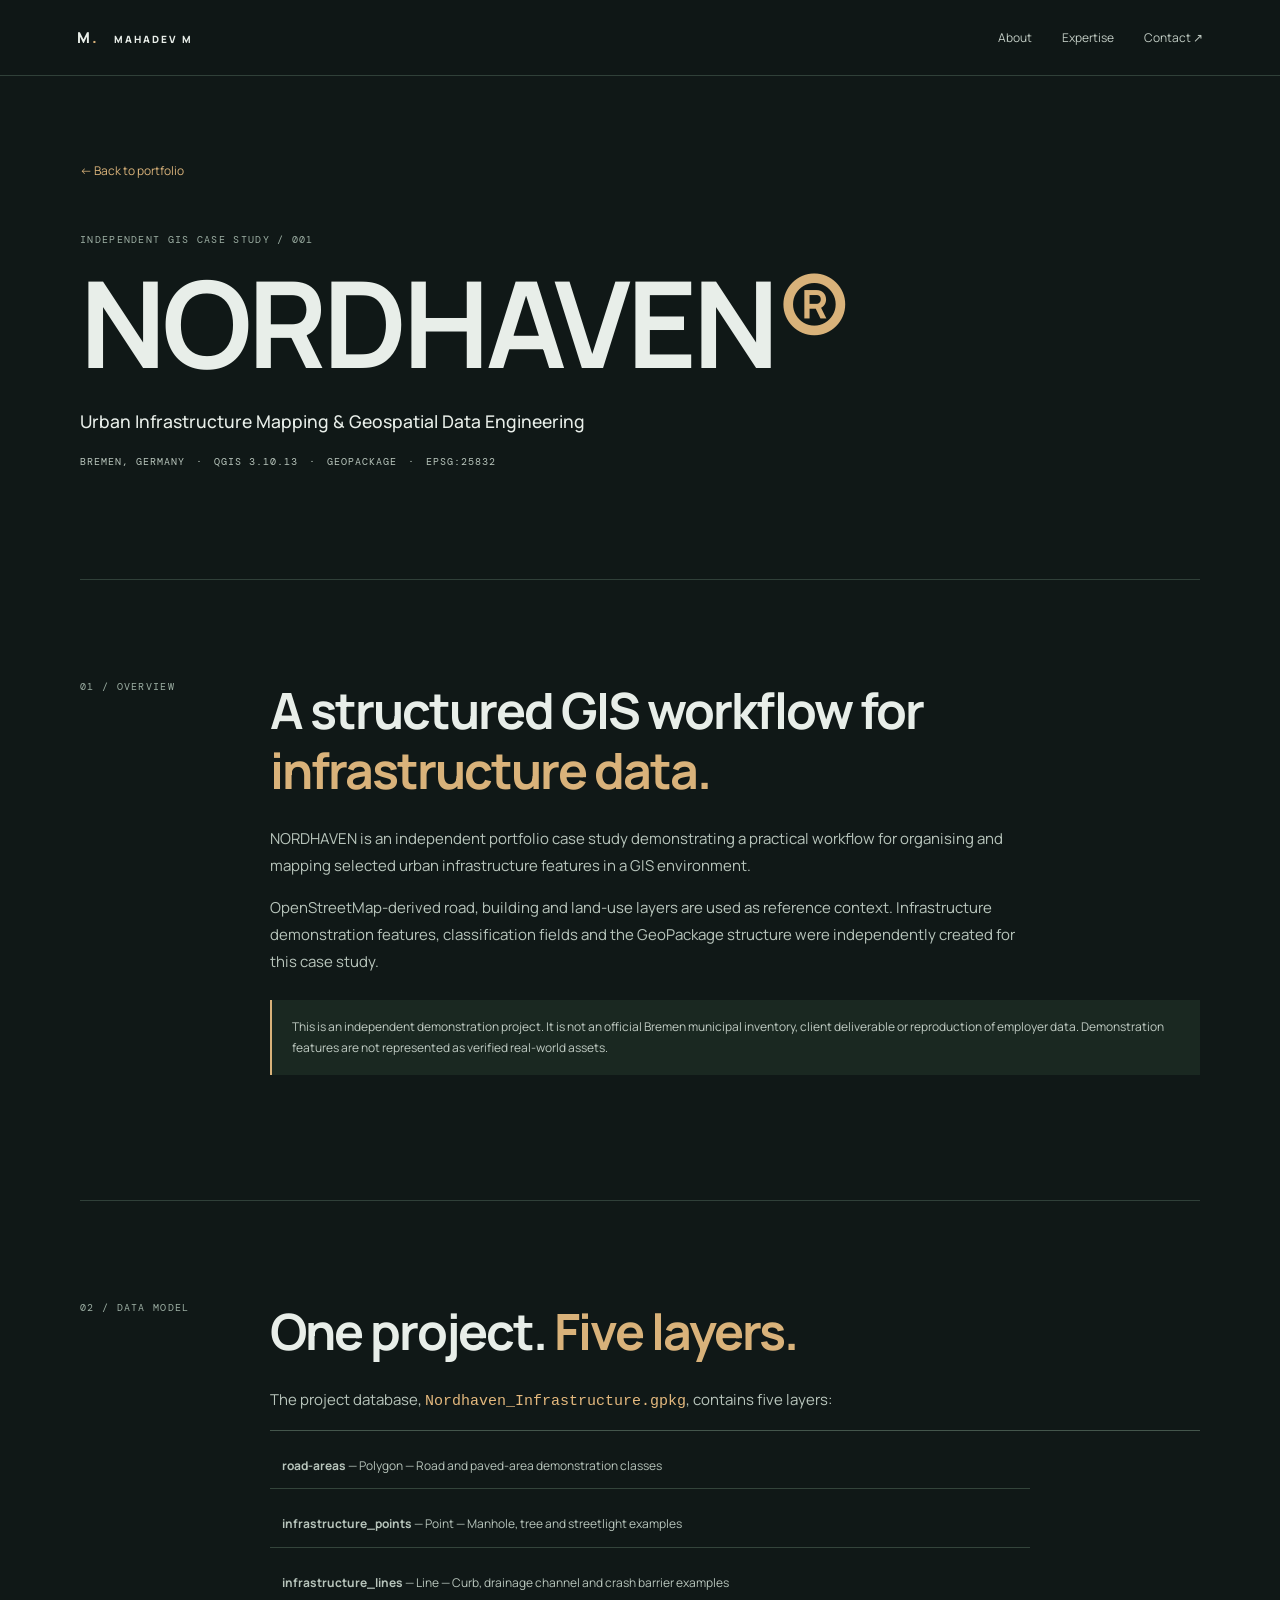
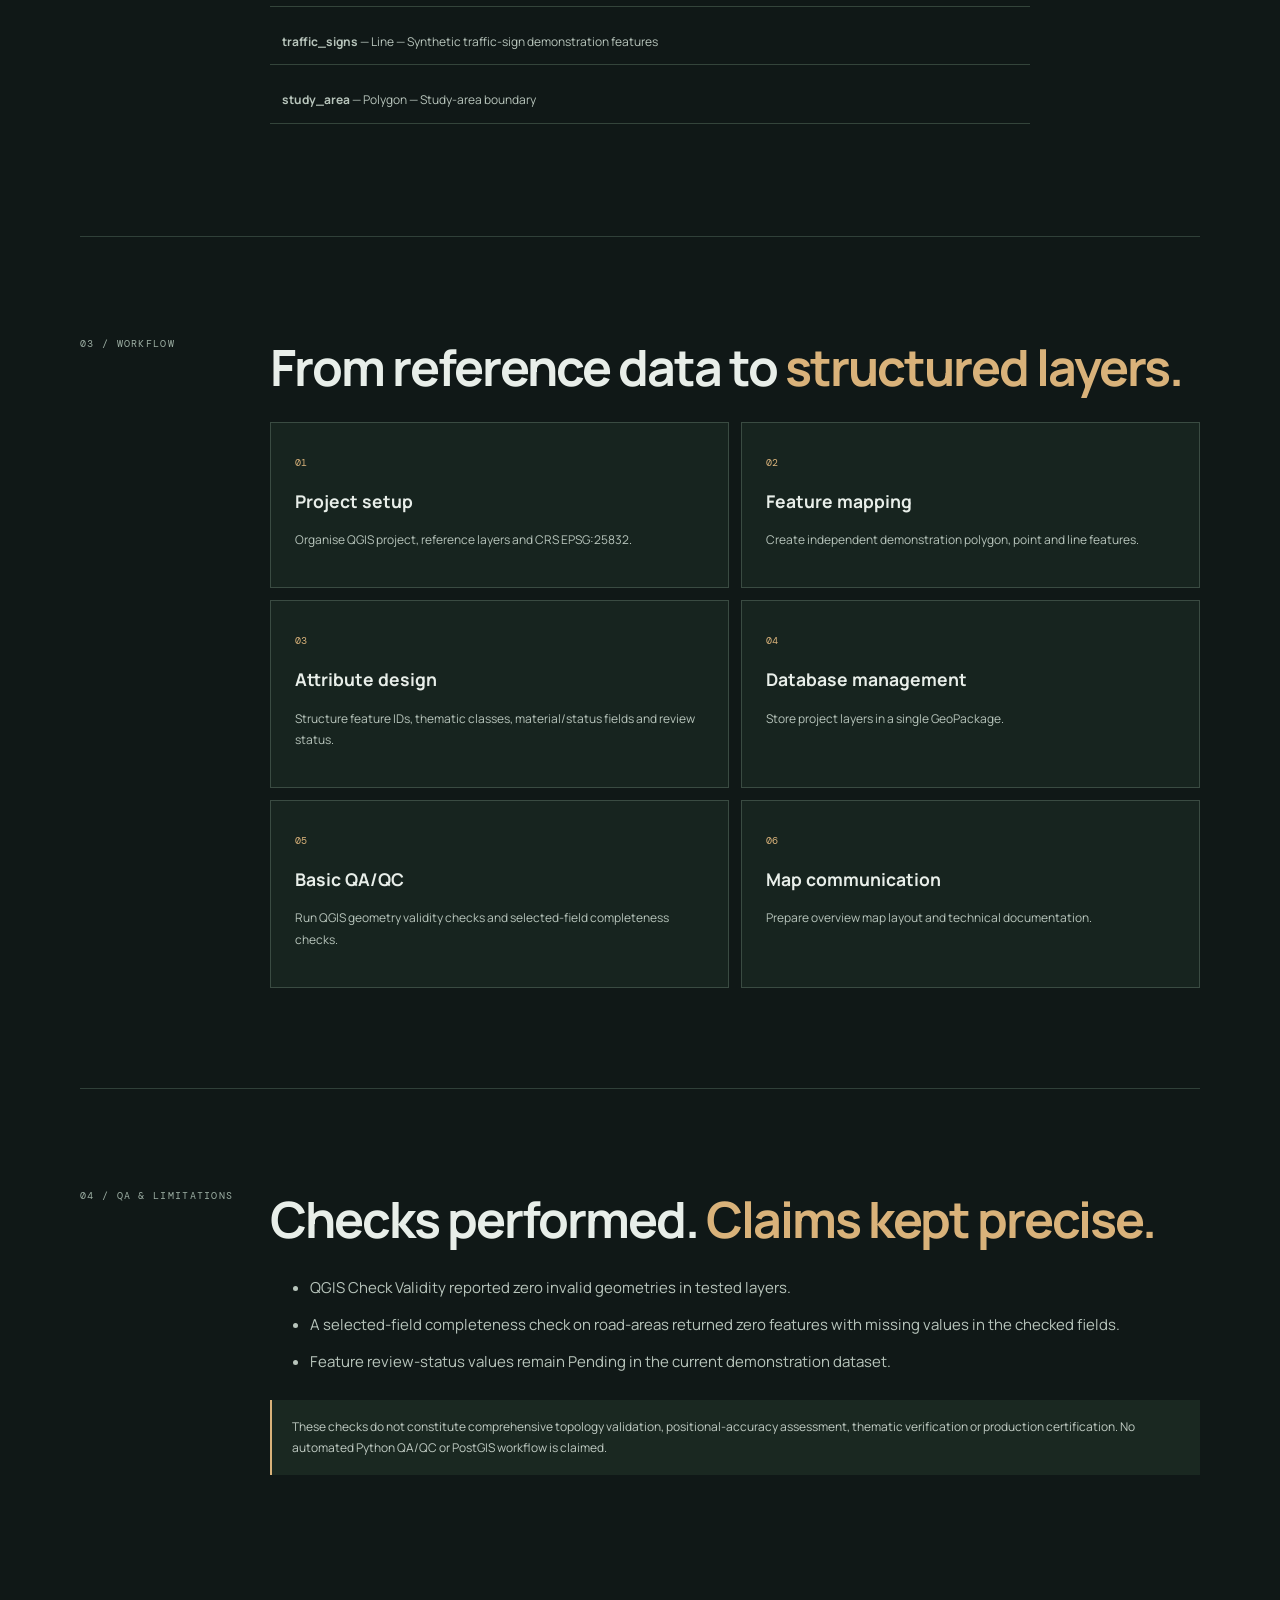
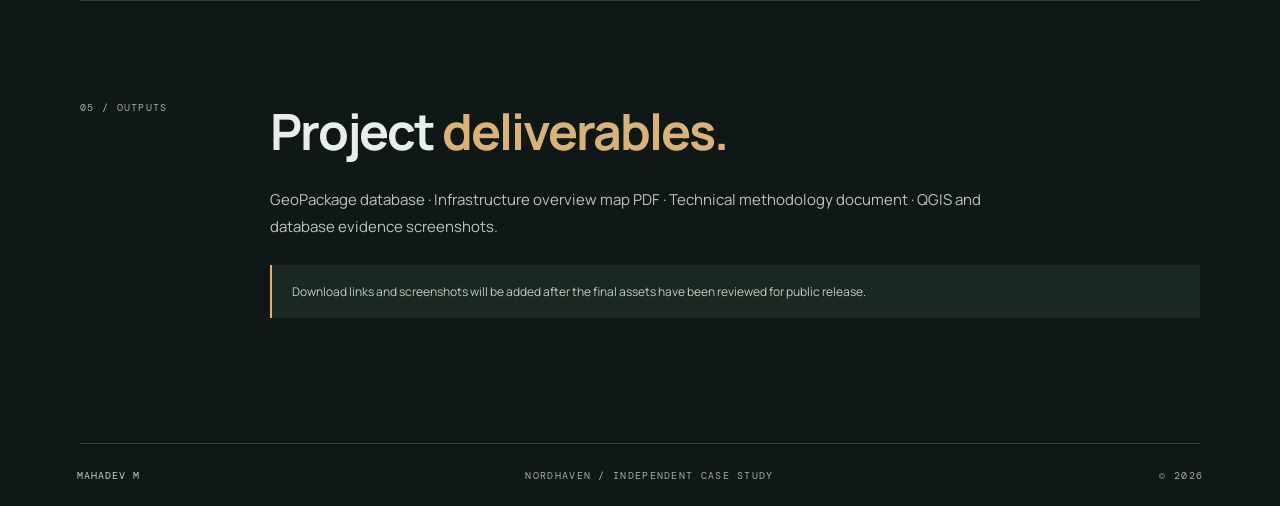
==== nordhaven.html @ 7751bcfd "Add files via upload Add personal portfolio website" ====
<!doctype html><html lang="en"><head><meta charset="utf-8"><meta name="viewport" content="width=device-width,initial-scale=1"><title>NORDHAVEN | Mahadev M</title><link rel="stylesheet" href="styles.css"></head><body><header><a class="logo" href="index.html">M<span>.</span> <small>MAHADEV M</small></a><nav><a href="index.html#about">About</a><a href="index.html#skills">Expertise</a><a href="index.html#contact">Contact ↗</a></nav></header><main><section class="casehero"><a href="index.html">← Back to portfolio</a><label>INDEPENDENT GIS CASE STUDY / 001</label><h1>NORDHAVEN<span>®</span></h1><h3>Urban Infrastructure Mapping &amp; Geospatial Data Engineering</h3><p>BREMEN, GERMANY　·　QGIS 3.10.13　·　GEOPACKAGE　·　EPSG:25832</p></section><section><label>01 / OVERVIEW</label><div><h2>A structured GIS workflow for <i>infrastructure data.</i></h2><p>NORDHAVEN is an independent portfolio case study demonstrating a practical workflow for organising and mapping selected urban infrastructure features in a GIS environment.</p><p>OpenStreetMap-derived road, building and land-use layers are used as reference context. Infrastructure demonstration features, classification fields and the GeoPackage structure were independently created for this case study.</p><blockquote>This is an independent demonstration project. It is not an official Bremen municipal inventory, client deliverable or reproduction of employer data. Demonstration features are not represented as verified real-world assets.</blockquote></div></section><section><label>02 / DATA MODEL</label><div><h2>One project. <i>Five layers.</i></h2><p>The project database, <code>Nordhaven_Infrastructure.gpkg</code>, contains five layers:</p><div class="table"><p><b>road-areas</b> — Polygon — Road and paved-area demonstration classes</p><p><b>infrastructure_points</b> — Point — Manhole, tree and streetlight examples</p><p><b>infrastructure_lines</b> — Line — Curb, drainage channel and crash barrier examples</p><p><b>traffic_signs</b> — Line — Synthetic traffic-sign demonstration features</p><p><b>study_area</b> — Polygon — Study-area boundary</p></div></div></section><section><label>03 / WORKFLOW</label><div><h2>From reference data to <i>structured layers.</i></h2><div class="cards"><article><small>01</small><h3>Project setup</h3><p>Organise QGIS project, reference layers and CRS EPSG:25832.</p></article><article><small>02</small><h3>Feature mapping</h3><p>Create independent demonstration polygon, point and line features.</p></article><article><small>03</small><h3>Attribute design</h3><p>Structure feature IDs, thematic classes, material/status fields and review status.</p></article><article><small>04</small><h3>Database management</h3><p>Store project layers in a single GeoPackage.</p></article><article><small>05</small><h3>Basic QA/QC</h3><p>Run QGIS geometry validity checks and selected-field completeness checks.</p></article><article><small>06</small><h3>Map communication</h3><p>Prepare overview map layout and technical documentation.</p></article></div></div></section><section><label>04 / QA & LIMITATIONS</label><div><h2>Checks performed. <i>Claims kept precise.</i></h2><ul><li>QGIS Check Validity reported zero invalid geometries in tested layers.</li><li>A selected-field completeness check on road-areas returned zero features with missing values in the checked fields.</li><li>Feature review-status values remain Pending in the current demonstration dataset.</li></ul><blockquote>These checks do not constitute comprehensive topology validation, positional-accuracy assessment, thematic verification or production certification. No automated Python QA/QC or PostGIS workflow is claimed.</blockquote></div></section><section><label>05 / OUTPUTS</label><div><h2>Project <i>deliverables.</i></h2><p>GeoPackage database · Infrastructure overview map PDF · Technical methodology document · QGIS and database evidence screenshots.</p><blockquote>Download links and screenshots will be added after the final assets have been reviewed for public release.</blockquote></div></section></main><footer>MAHADEV M <span>NORDHAVEN / INDEPENDENT CASE STUDY</span><span>© 2026</span></footer></body></html>
---- styles.css ----
@import url('https://fonts.googleapis.com/css2?family=DM+Mono:wght@400;500&family=Manrope:wght@400;500;600;700;800&display=swap');*{box-sizing:border-box}html{scroll-behavior:smooth}body{margin:0;background:#101817;color:#e8eee9;font:15px/1.8 Manrope,Arial,sans-serif}a{color:inherit;text-decoration:none}header{height:76px;padding:0 6%;display:flex;justify-content:space-between;align-items:center;border-bottom:1px solid #304039;position:sticky;top:0;background:#101817f2;z-index:2}.logo{font-weight:800;letter-spacing:2px}.logo span,.feature h2 span,.casehero h1 span{color:#d9b27a}.logo small{font-size:10px;margin-left:10px}nav{display:flex;gap:30px;font-size:12px;color:#c1ccc4}nav a:hover{color:#d9b27a}main>section{width:min(1120px,88%);margin:auto;padding:100px 0;border-bottom:1px solid #304039;display:grid;grid-template-columns:155px 1fr;gap:35px}main>section.hero{width:88%;min-height:640px;grid-template-columns:1.1fr .9fr;align-items:center;gap:50px;padding:90px 0;position:relative}label,section>div>small,.meta,footer span,.projectbox>small{font:10px 'DM Mono',monospace;letter-spacing:1.3px;color:#9caea3}h1{font-size:clamp(45px,6vw,76px);line-height:1.1;letter-spacing:-4px;margin:22px 0}h1 i,h2 i{color:#d9b27a;font-style:normal}h2{font-size:clamp(32px,4vw,50px);line-height:1.2;letter-spacing:-2px;margin:0 0 25px}p{color:#b8c5bc;max-width:760px}.hero p{font-size:16px;max-width:550px}.btn{display:inline-block;background:#d9b27a;color:#18211c;padding:13px 19px;font-size:12px;font-weight:800;margin:20px 20px 0 0}.plain{font-size:12px}.meta{margin-top:65px}.map{background:#17241f;border:1px solid #3b4d43;padding:17px;color:#c0d0c5;font:10px 'DM Mono',monospace}.map svg{width:100%;display:block}.map small{display:block;text-align:right}.band{width:100%;max-width:none;background:#d9b27a;color:#18211c;text-align:center;padding:22px;font-weight:800}.stats{display:flex;gap:35px;margin:30px 0}.stats b{font-size:23px;color:#e7bb80;display:flex;flex-direction:column}.stats small{font:9px 'DM Mono',monospace;color:#a9b8ae}.cards{display:grid;grid-template-columns:repeat(2,1fr);gap:12px}.cards article{padding:24px;background:#17241f;border:1px solid #3a4b42}.cards article small{color:#d9b27a;font:10px 'DM Mono',monospace}.cards h3{margin:12px 0 5px}.cards p{font-size:12px}.cards em{font:9px 'DM Mono',monospace;color:#d9b27a;font-style:normal}.feature{background:#d9b27a;color:#17211b;padding-left:6%!important;padding-right:6%!important;width:100%!important}.feature label{color:#526056}.feature h2{font-size:clamp(65px,9vw,110px);letter-spacing:-7px;margin:15px 0 0}.feature h3{margin:0 0 24px}.feature p{color:#29372f}.projectbox{background:#17241f;padding:18px}.schematic{height:270px;background:repeating-linear-gradient(0deg,transparent 0 24px,#355047 25px),repeating-linear-gradient(90deg,transparent 0 24px,#355047 25px),#1c2d27;position:relative;padding:25px;font:25px 'DM Mono',monospace;letter-spacing:3px;color:#e7eee7;overflow:hidden}.schematic small{font-size:9px;letter-spacing:1px}.roads{position:absolute;inset:0;background:linear-gradient(155deg,transparent 37%,#8ba394 38% 40%,transparent 41%),linear-gradient(75deg,transparent 45%,#8ba394 46% 48%,transparent 49%),linear-gradient(8deg,transparent 67%,#8ba394 68% 70%,transparent 71%);opacity:.65}.projectbox>small{display:block;text-align:right;margin-top:10px}.dark{background:#17211b;color:#e8eee9}.contact{background:#17241f;width:100%!important;padding-left:6%!important;padding-right:6%!important}.contact h2{font-size:clamp(45px,7vw,75px)}footer{padding:25px 6%;display:flex;justify-content:space-between;font:10px 'DM Mono',monospace;letter-spacing:1px;color:#c4d0c8}.casehero{display:block!important;padding-top:80px!important}.casehero>a{color:#d9b27a;font-size:12px}.casehero label{display:block;margin-top:50px}.casehero h1{font-size:clamp(65px,10vw,120px);margin:10px 0}.casehero h3{font-weight:500}.casehero p{font:10px 'DM Mono',monospace;letter-spacing:1px}.table{border-top:1px solid #44564c}.table p{padding:12px;border-bottom:1px solid #34443b;font-size:12px}blockquote{margin:25px 0;padding:16px 20px;background:#1a2821;border-left:2px solid #d9b27a;color:#c1ccc4;font-size:12px}li{color:#b8c5bc;margin:10px 0}code{color:#e4b97e}@media(max-width:760px){header{padding:0 5%}nav{gap:12px;font-size:10px}main>section,main>section.hero{grid-template-columns:1fr;padding:65px 0;gap:20px}.hero{min-height:0!important}.hero h1{letter-spacing:-2px}.map{max-width:550px}.feature{padding-left:6%!important;padding-right:6%!important}.cards{grid-template-columns:1fr}.stats{gap:18px;flex-wrap:wrap}footer{gap:12px;flex-wrap:wrap}}@media(max-width:480px){nav{gap:8px}nav a{font-size:9px}.logo small{display:none}.feature h2{letter-spacing:-4px}footer span:nth-child(1){display:none}}
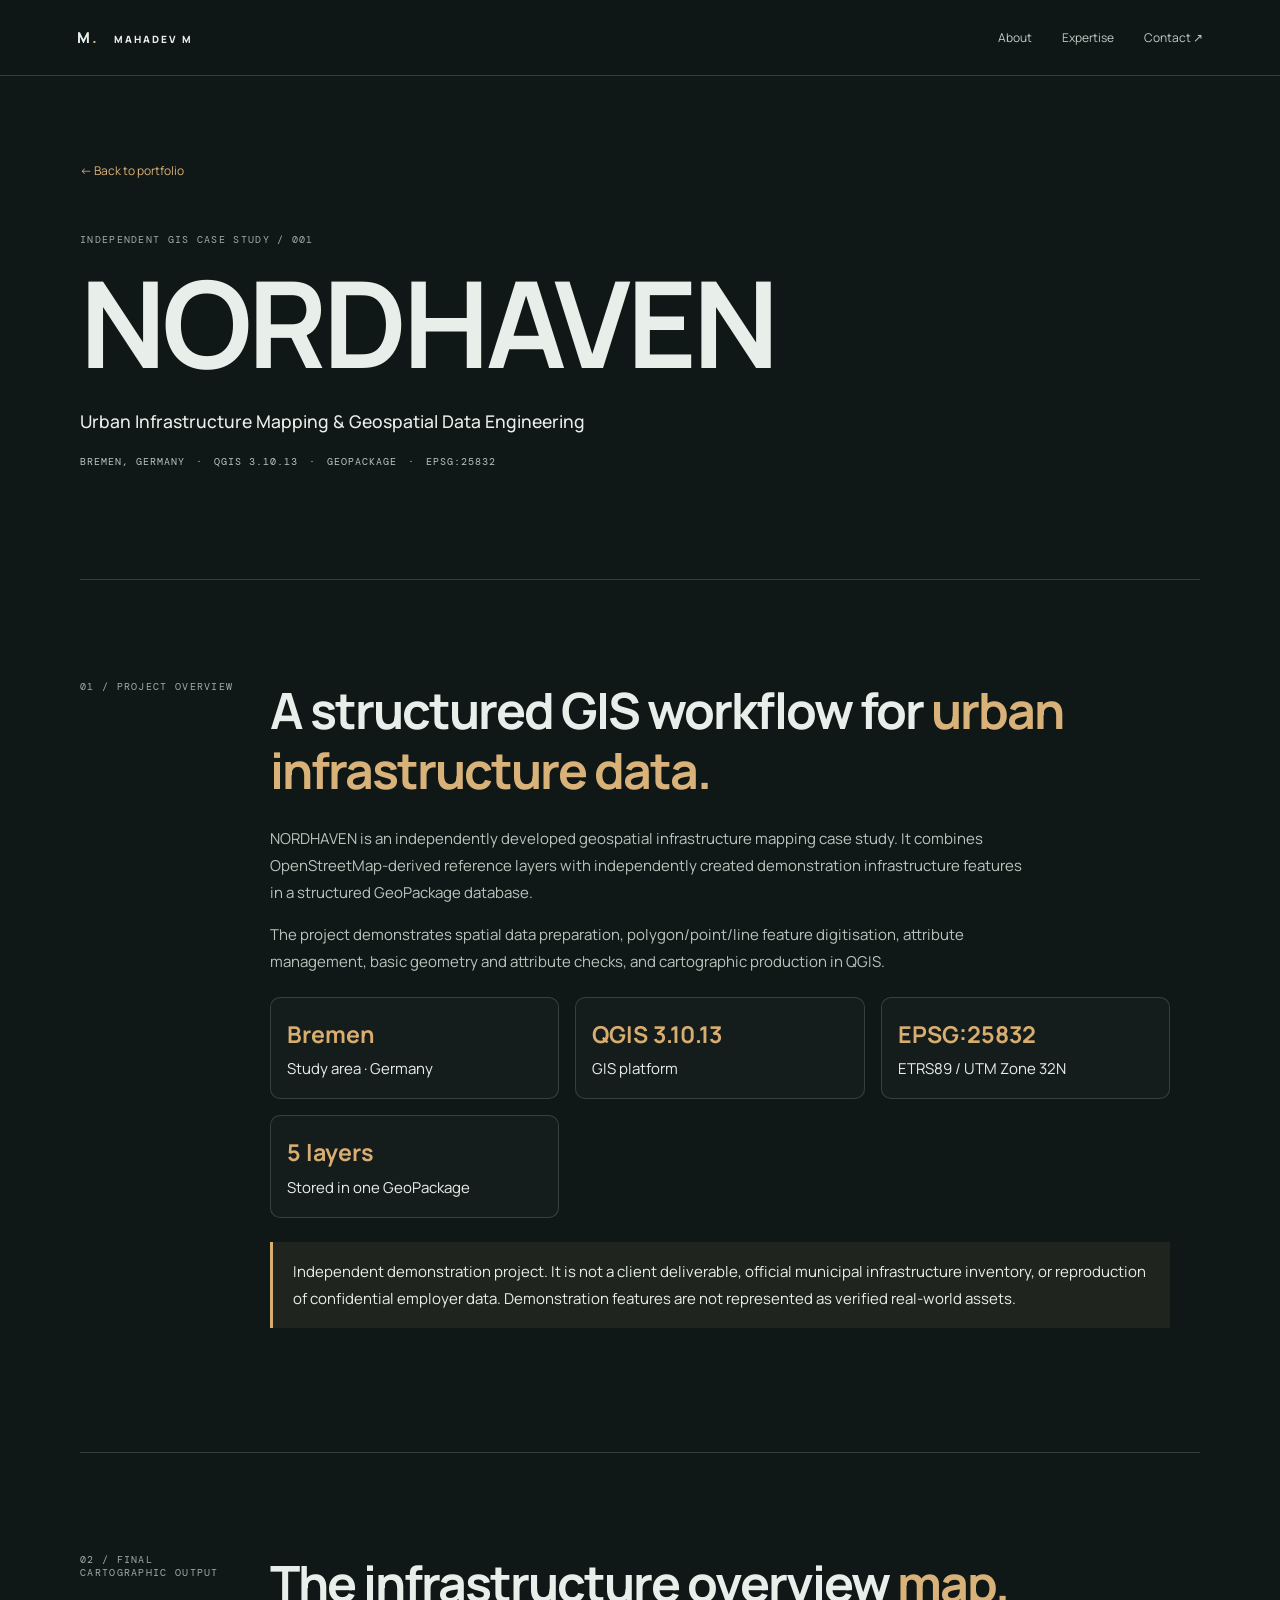
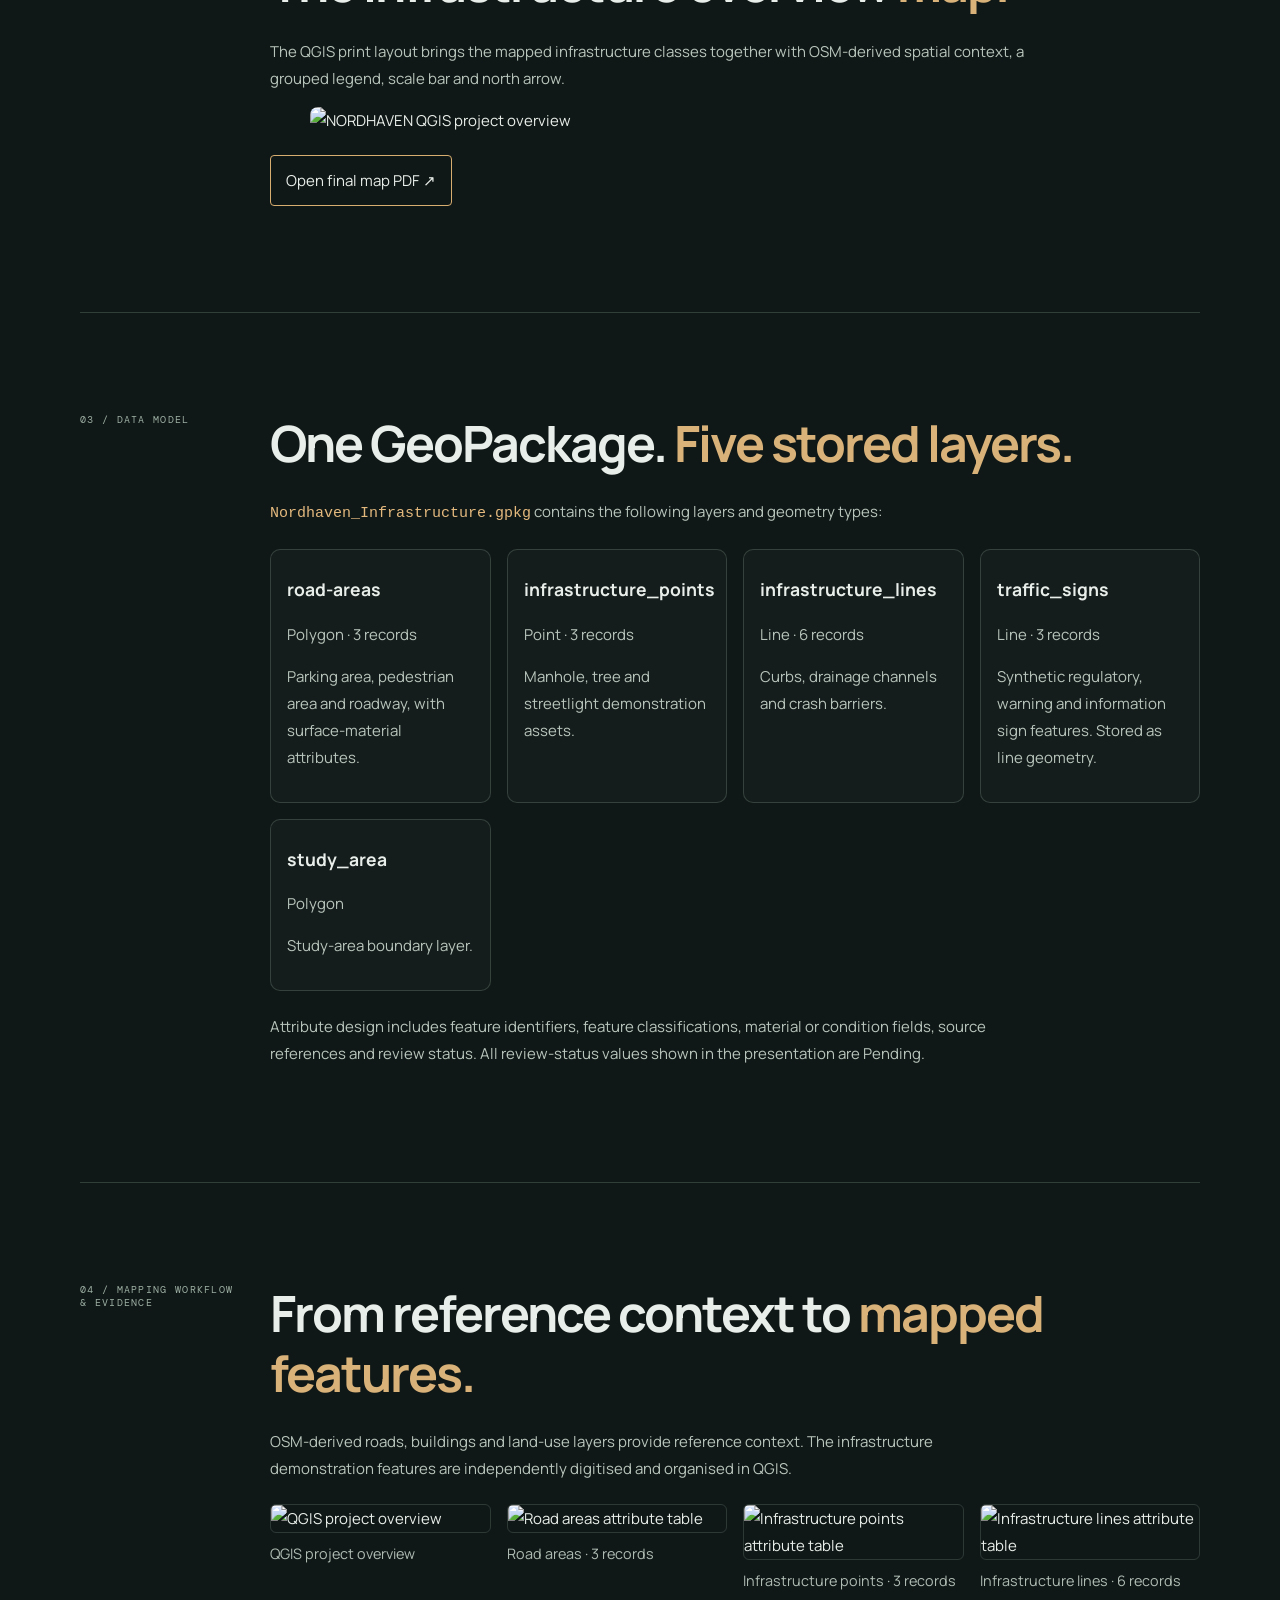
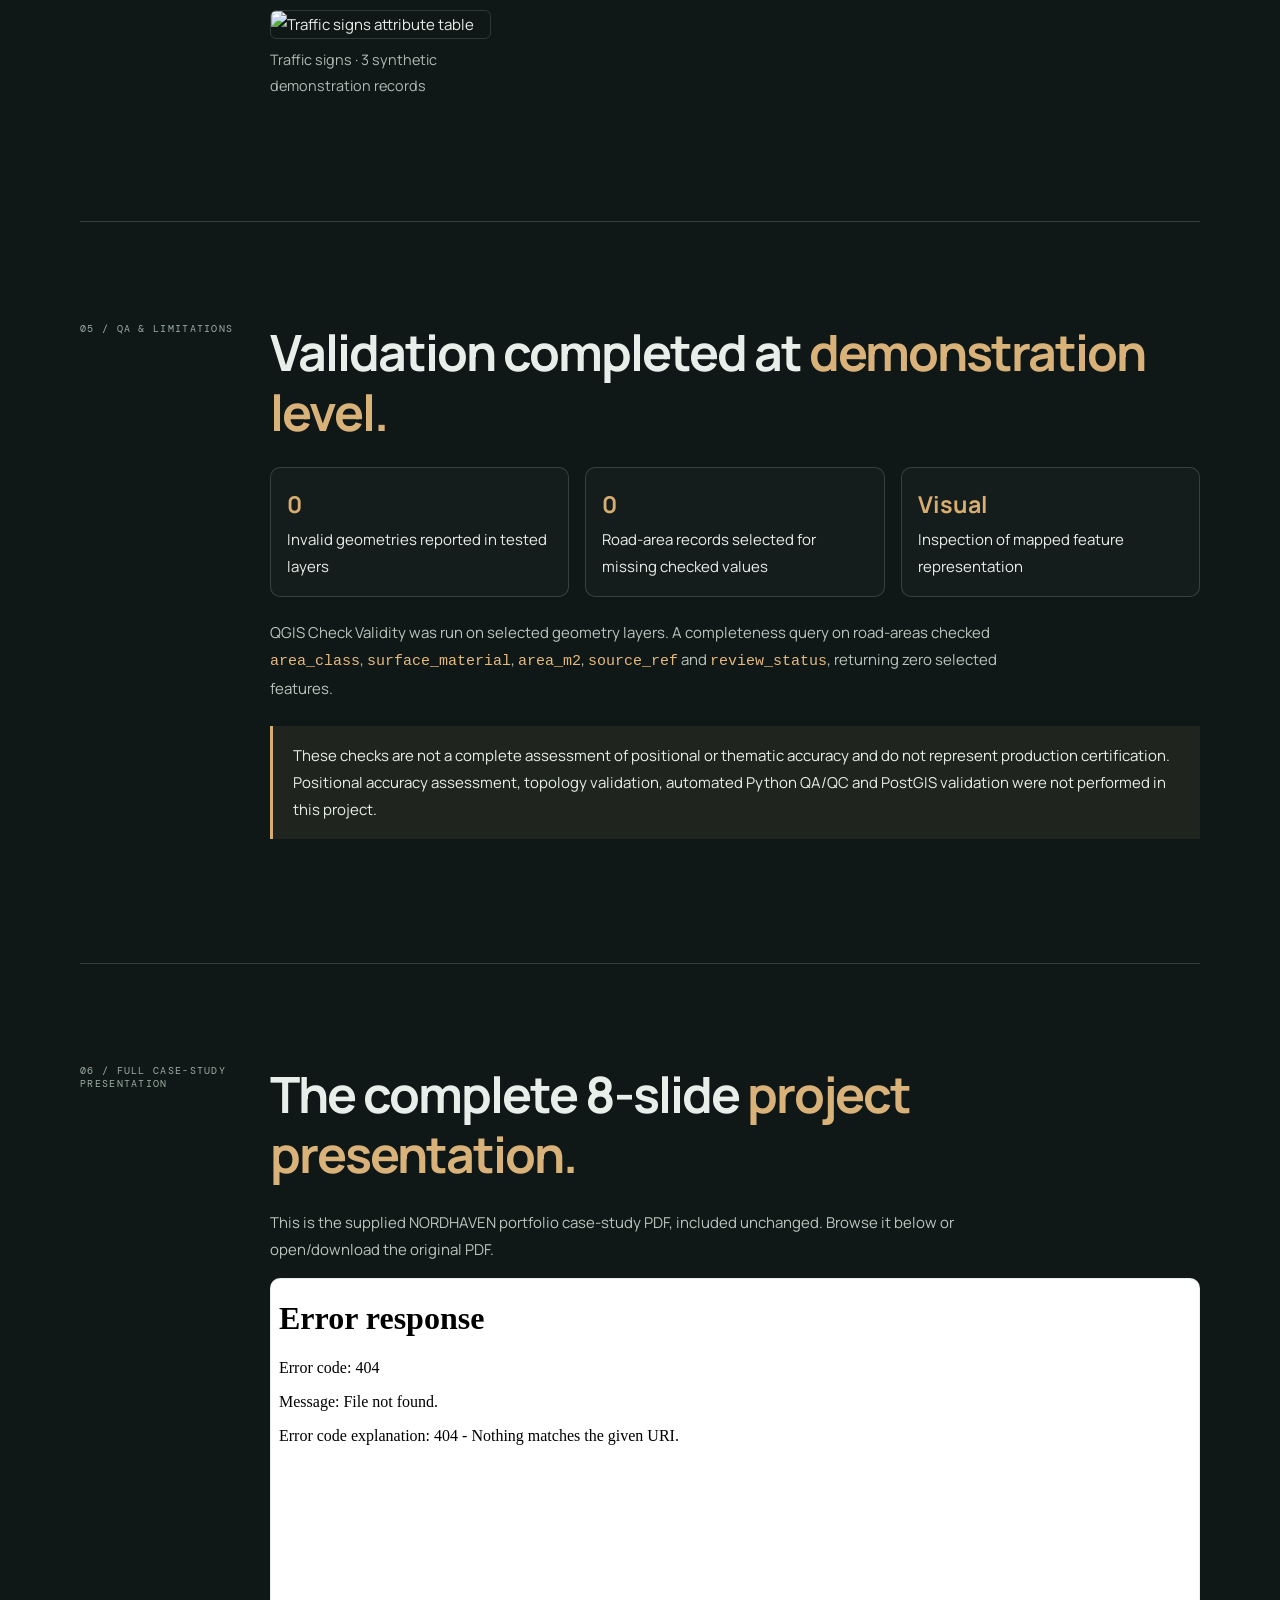
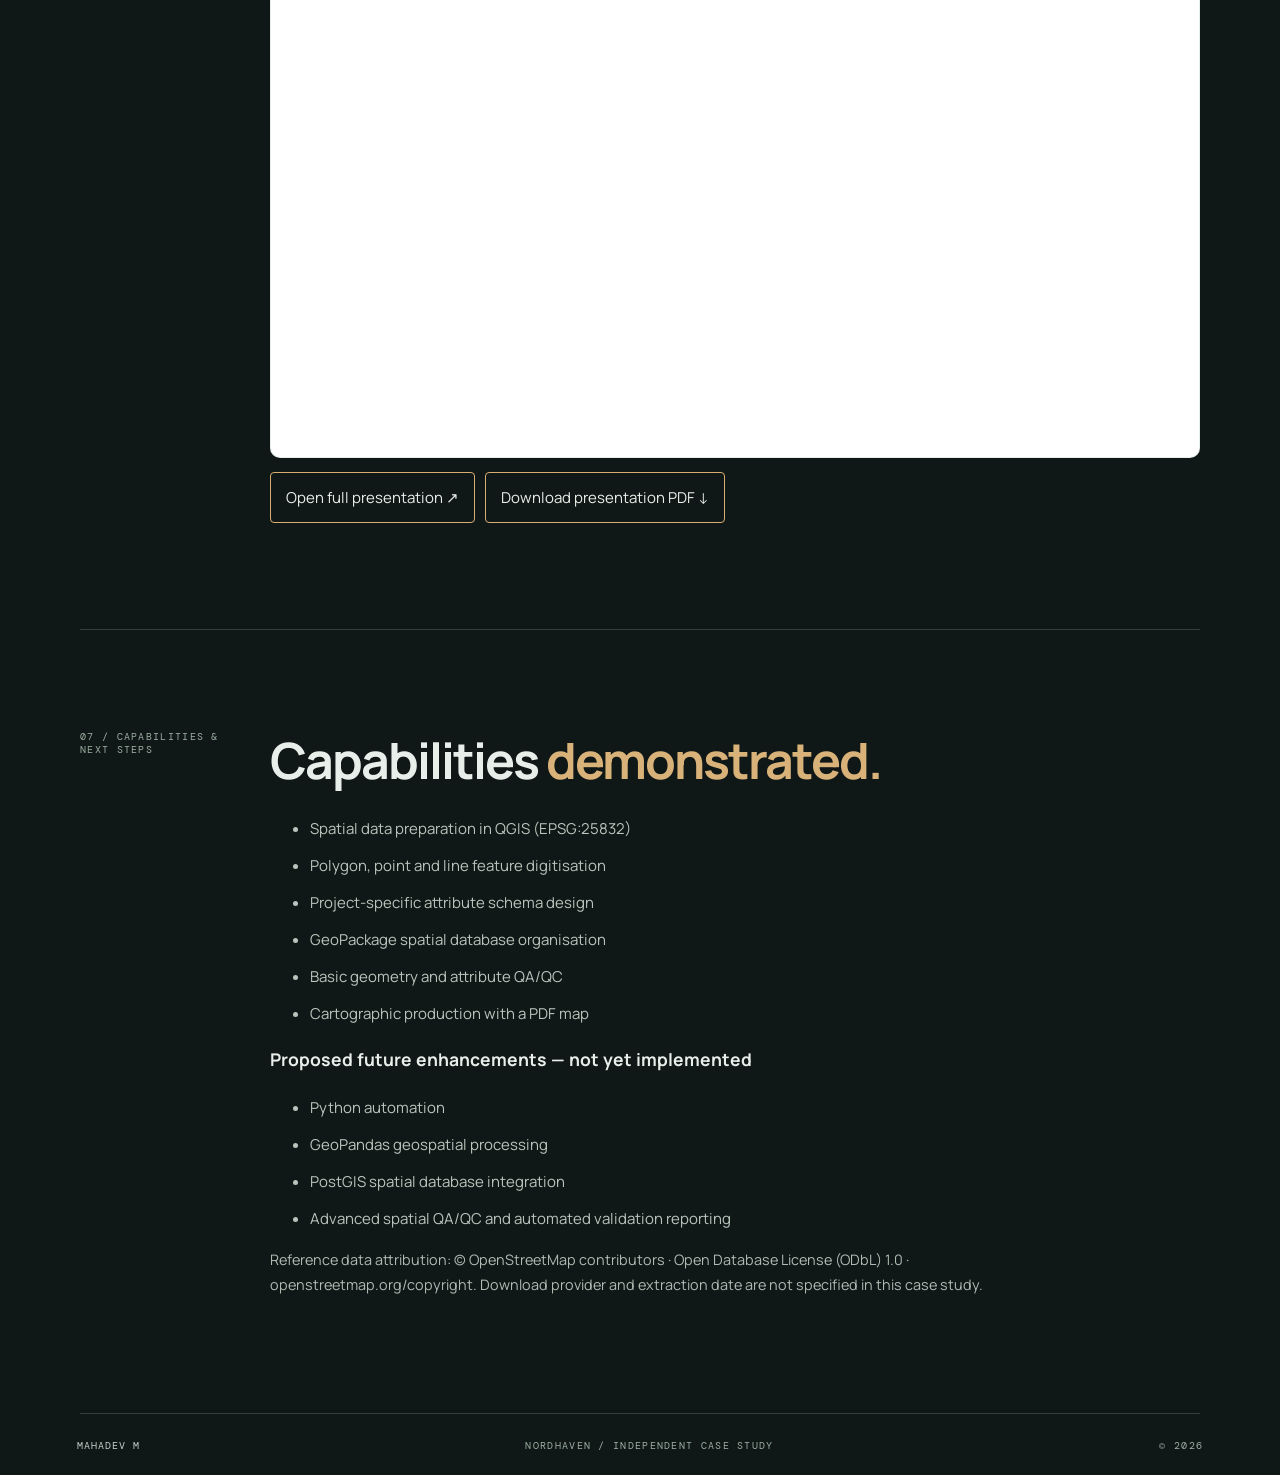
==== commit 1ae9cfd8: "Add files via upload Add NORDHAVEN case study visuals and presentation" ====
--- a/nordhaven.html
+++ b/nordhaven.html
@@ -1 +1,97 @@
-<!doctype html><html lang="en"><head><meta charset="utf-8"><meta name="viewport" content="width=device-width,initial-scale=1"><title>NORDHAVEN | Mahadev M</title><link rel="stylesheet" href="styles.css"></head><body><header><a class="logo" href="index.html">M<span>.</span> <small>MAHADEV M</small></a><nav><a href="index.html#about">About</a><a href="index.html#skills">Expertise</a><a href="index.html#contact">Contact ↗</a></nav></header><main><section class="casehero"><a href="index.html">← Back to portfolio</a><label>INDEPENDENT GIS CASE STUDY / 001</label><h1>NORDHAVEN<span>®</span></h1><h3>Urban Infrastructure Mapping &amp; Geospatial Data Engineering</h3><p>BREMEN, GERMANY　·　QGIS 3.10.13　·　GEOPACKAGE　·　EPSG:25832</p></section><section><label>01 / OVERVIEW</label><div><h2>A structured GIS workflow for <i>infrastructure data.</i></h2><p>NORDHAVEN is an independent portfolio case study demonstrating a practical workflow for organising and mapping selected urban infrastructure features in a GIS environment.</p><p>OpenStreetMap-derived road, building and land-use layers are used as reference context. Infrastructure demonstration features, classification fields and the GeoPackage structure were independently created for this case study.</p><blockquote>This is an independent demonstration project. It is not an official Bremen municipal inventory, client deliverable or reproduction of employer data. Demonstration features are not represented as verified real-world assets.</blockquote></div></section><section><label>02 / DATA MODEL</label><div><h2>One project. <i>Five layers.</i></h2><p>The project database, <code>Nordhaven_Infrastructure.gpkg</code>, contains five layers:</p><div class="table"><p><b>road-areas</b> — Polygon — Road and paved-area demonstration classes</p><p><b>infrastructure_points</b> — Point — Manhole, tree and streetlight examples</p><p><b>infrastructure_lines</b> — Line — Curb, drainage channel and crash barrier examples</p><p><b>traffic_signs</b> — Line — Synthetic traffic-sign demonstration features</p><p><b>study_area</b> — Polygon — Study-area boundary</p></div></div></section><section><label>03 / WORKFLOW</label><div><h2>From reference data to <i>structured layers.</i></h2><div class="cards"><article><small>01</small><h3>Project setup</h3><p>Organise QGIS project, reference layers and CRS EPSG:25832.</p></article><article><small>02</small><h3>Feature mapping</h3><p>Create independent demonstration polygon, point and line features.</p></article><article><small>03</small><h3>Attribute design</h3><p>Structure feature IDs, thematic classes, material/status fields and review status.</p></article><article><small>04</small><h3>Database management</h3><p>Store project layers in a single GeoPackage.</p></article><article><small>05</small><h3>Basic QA/QC</h3><p>Run QGIS geometry validity checks and selected-field completeness checks.</p></article><article><small>06</small><h3>Map communication</h3><p>Prepare overview map layout and technical documentation.</p></article></div></div></section><section><label>04 / QA & LIMITATIONS</label><div><h2>Checks performed. <i>Claims kept precise.</i></h2><ul><li>QGIS Check Validity reported zero invalid geometries in tested layers.</li><li>A selected-field completeness check on road-areas returned zero features with missing values in the checked fields.</li><li>Feature review-status values remain Pending in the current demonstration dataset.</li></ul><blockquote>These checks do not constitute comprehensive topology validation, positional-accuracy assessment, thematic verification or production certification. No automated Python QA/QC or PostGIS workflow is claimed.</blockquote></div></section><section><label>05 / OUTPUTS</label><div><h2>Project <i>deliverables.</i></h2><p>GeoPackage database · Infrastructure overview map PDF · Technical methodology document · QGIS and database evidence screenshots.</p><blockquote>Download links and screenshots will be added after the final assets have been reviewed for public release.</blockquote></div></section></main><footer>MAHADEV M <span>NORDHAVEN / INDEPENDENT CASE STUDY</span><span>© 2026</span></footer></body></html>+<!doctype html>
+<html lang="en">
+<head>
+<meta charset="utf-8"><meta name="viewport" content="width=device-width,initial-scale=1">
+<title>NORDHAVEN | Mahadev M</title><link rel="stylesheet" href="styles.css">
+<style>
+.project-intro{max-width:900px}.notice{border-left:3px solid #d8ad70;padding:16px 20px;background:rgba(216,173,112,.08);margin:24px 0;color:inherit}
+.statgrid,.layergrid,.gallery{display:grid;grid-template-columns:repeat(auto-fit,minmax(220px,1fr));gap:16px;margin:22px 0}
+.stat,.layer,.evidence{border:1px solid rgba(160,190,175,.22);padding:16px;border-radius:10px;background:rgba(255,255,255,.025)}
+.stat strong{display:block;font-size:1.45rem;color:#d8ad70}.layer h3,.evidence h3{margin:8px 0}
+.gallery img{width:100%;height:auto;display:block;border-radius:6px;border:1px solid rgba(160,190,175,.2)}
+.gallery figure{margin:0}.gallery figcaption{font-size:.9rem;color:#aebbb3;margin-top:8px}
+.pdf-frame{width:100%;height:780px;border:1px solid rgba(160,190,175,.25);border-radius:10px;background:#fff}
+.downloads a{display:inline-block;margin:6px 10px 6px 0;padding:11px 15px;border:1px solid #d8ad70;border-radius:4px;color:inherit;text-decoration:none}
+.smallnote{font-size:.9rem;color:#aebbb3}
+@media(max-width:700px){.pdf-frame{height:520px}}
+</style>
+</head>
+<body>
+<header><a class="logo" href="index.html">M<span>.</span> <small>MAHADEV M</small></a><nav><a href="index.html#about">About</a><a href="index.html#skills">Expertise</a><a href="index.html#contact">Contact ↗</a></nav></header>
+<main>
+<section class="casehero">
+<a href="index.html">← Back to portfolio</a><label>INDEPENDENT GIS CASE STUDY / 001</label>
+<h1>NORDHAVEN</h1><h3>Urban Infrastructure Mapping &amp; Geospatial Data Engineering</h3>
+<p>BREMEN, GERMANY　·　QGIS 3.10.13　·　GEOPACKAGE　·　EPSG:25832</p>
+</section>
+
+<section><label>01 / PROJECT OVERVIEW</label><div class="project-intro">
+<h2>A structured GIS workflow for <i>urban infrastructure data.</i></h2>
+<p>NORDHAVEN is an independently developed geospatial infrastructure mapping case study. It combines OpenStreetMap-derived reference layers with independently created demonstration infrastructure features in a structured GeoPackage database.</p>
+<p>The project demonstrates spatial data preparation, polygon/point/line feature digitisation, attribute management, basic geometry and attribute checks, and cartographic production in QGIS.</p>
+<div class="statgrid">
+<div class="stat"><strong>Bremen</strong>Study area · Germany</div><div class="stat"><strong>QGIS 3.10.13</strong>GIS platform</div><div class="stat"><strong>EPSG:25832</strong>ETRS89 / UTM Zone 32N</div><div class="stat"><strong>5 layers</strong>Stored in one GeoPackage</div>
+</div>
+<div class="notice">Independent demonstration project. It is not a client deliverable, official municipal infrastructure inventory, or reproduction of confidential employer data. Demonstration features are not represented as verified real-world assets.</div>
+</div></section>
+
+<section><label>02 / FINAL CARTOGRAPHIC OUTPUT</label><div>
+<h2>The infrastructure overview <i>map.</i></h2>
+<p>The QGIS print layout brings the mapped infrastructure classes together with OSM-derived spatial context, a grouped legend, scale bar and north arrow.</p>
+<figure><a href="assets/NORDHAVEN_Infrastructure_Overview03.pdf" target="_blank"><img src="assets/01_NORDHAVEN_QGIS_Project_Overview.png" alt="NORDHAVEN QGIS project overview" style="width:100%;max-width:900px;border-radius:8px"></a></figure>
+<div class="downloads"><a href="assets/NORDHAVEN_Infrastructure_Overview03.pdf" target="_blank">Open final map PDF ↗</a></div>
+</div></section>
+
+<section><label>03 / DATA MODEL</label><div>
+<h2>One GeoPackage. <i>Five stored layers.</i></h2>
+<p><code>Nordhaven_Infrastructure.gpkg</code> contains the following layers and geometry types:</p>
+<div class="layergrid">
+<div class="layer"><h3>road-areas</h3><p>Polygon · 3 records</p><p>Parking area, pedestrian area and roadway, with surface-material attributes.</p></div>
+<div class="layer"><h3>infrastructure_points</h3><p>Point · 3 records</p><p>Manhole, tree and streetlight demonstration assets.</p></div>
+<div class="layer"><h3>infrastructure_lines</h3><p>Line · 6 records</p><p>Curbs, drainage channels and crash barriers.</p></div>
+<div class="layer"><h3>traffic_signs</h3><p>Line · 3 records</p><p>Synthetic regulatory, warning and information sign features. Stored as line geometry.</p></div>
+<div class="layer"><h3>study_area</h3><p>Polygon</p><p>Study-area boundary layer.</p></div>
+</div>
+<p>Attribute design includes feature identifiers, feature classifications, material or condition fields, source references and review status. All review-status values shown in the presentation are Pending.</p>
+</div></section>
+
+<section><label>04 / MAPPING WORKFLOW & EVIDENCE</label><div>
+<h2>From reference context to <i>mapped features.</i></h2>
+<p>OSM-derived roads, buildings and land-use layers provide reference context. The infrastructure demonstration features are independently digitised and organised in QGIS.</p>
+<div class="gallery">
+<figure><img src="assets/01_NORDHAVEN_QGIS_Project_Overview.png" alt="QGIS project overview"><figcaption>QGIS project overview</figcaption></figure>
+<figure><img src="assets/02_Road_Areas_Attribute_Table.png" alt="Road areas attribute table"><figcaption>Road areas · 3 records</figcaption></figure>
+<figure><img src="assets/03_Infrastructure_Points_Attribute_Table.png" alt="Infrastructure points attribute table"><figcaption>Infrastructure points · 3 records</figcaption></figure>
+<figure><img src="assets/04_Infrastructure_Lines_Attribute_Table.png" alt="Infrastructure lines attribute table"><figcaption>Infrastructure lines · 6 records</figcaption></figure>
+<figure><img src="assets/05_Traffic_Signs_Attribute_Table.png" alt="Traffic signs attribute table"><figcaption>Traffic signs · 3 synthetic demonstration records</figcaption></figure>
+</div>
+</div></section>
+
+<section><label>05 / QA & LIMITATIONS</label><div>
+<h2>Validation completed at <i>demonstration level.</i></h2>
+<div class="statgrid">
+<div class="stat"><strong>0</strong>Invalid geometries reported in tested layers</div>
+<div class="stat"><strong>0</strong>Road-area records selected for missing checked values</div>
+<div class="stat"><strong>Visual</strong>Inspection of mapped feature representation</div>
+</div>
+<p>QGIS Check Validity was run on selected geometry layers. A completeness query on road-areas checked <code>area_class</code>, <code>surface_material</code>, <code>area_m2</code>, <code>source_ref</code> and <code>review_status</code>, returning zero selected features.</p>
+<div class="notice">These checks are not a complete assessment of positional or thematic accuracy and do not represent production certification. Positional accuracy assessment, topology validation, automated Python QA/QC and PostGIS validation were not performed in this project.</div>
+</div></section>
+
+<section><label>06 / FULL CASE-STUDY PRESENTATION</label><div>
+<h2>The complete 8-slide <i>project presentation.</i></h2>
+<p>This is the supplied NORDHAVEN portfolio case-study PDF, included unchanged. Browse it below or open/download the original PDF.</p>
+<iframe class="pdf-frame" src="assets/NORDHAVEN_Portfolio_Case_Study.pdf" title="NORDHAVEN portfolio case study presentation"></iframe>
+<div class="downloads"><a href="assets/NORDHAVEN_Portfolio_Case_Study.pdf" target="_blank">Open full presentation ↗</a><a href="assets/NORDHAVEN_Portfolio_Case_Study.pdf" download>Download presentation PDF ↓</a></div>
+</div></section>
+
+<section><label>07 / CAPABILITIES & NEXT STEPS</label><div>
+<h2>Capabilities <i>demonstrated.</i></h2>
+<ul><li>Spatial data preparation in QGIS (EPSG:25832)</li><li>Polygon, point and line feature digitisation</li><li>Project-specific attribute schema design</li><li>GeoPackage spatial database organisation</li><li>Basic geometry and attribute QA/QC</li><li>Cartographic production with a PDF map</li></ul>
+<h3>Proposed future enhancements — not yet implemented</h3>
+<ul><li>Python automation</li><li>GeoPandas geospatial processing</li><li>PostGIS spatial database integration</li><li>Advanced spatial QA/QC and automated validation reporting</li></ul>
+<p class="smallnote">Reference data attribution: © OpenStreetMap contributors · Open Database License (ODbL) 1.0 · <a href="https://www.openstreetmap.org/copyright" target="_blank">openstreetmap.org/copyright</a>. Download provider and extraction date are not specified in this case study.</p>
+</div></section>
+</main>
+<footer>MAHADEV M <span>NORDHAVEN / INDEPENDENT CASE STUDY</span><span>© 2026</span></footer>
+</body></html>
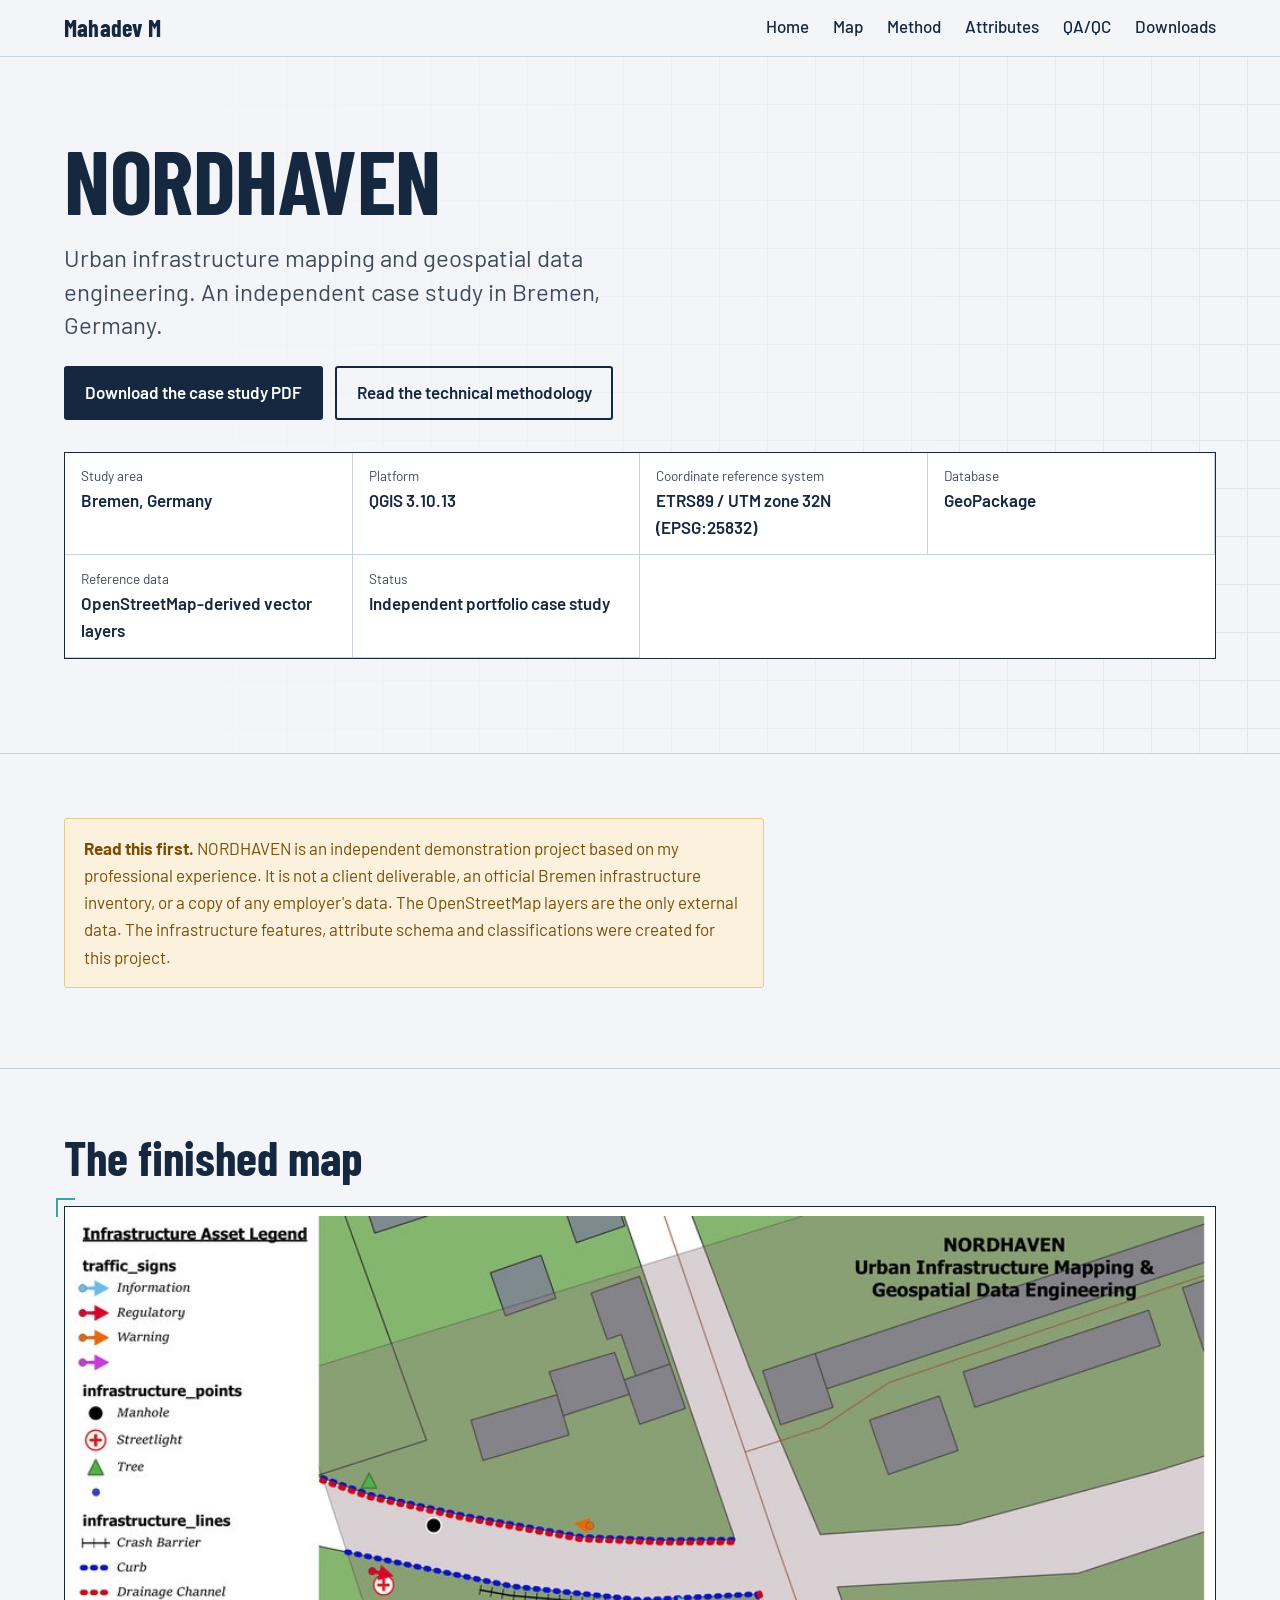
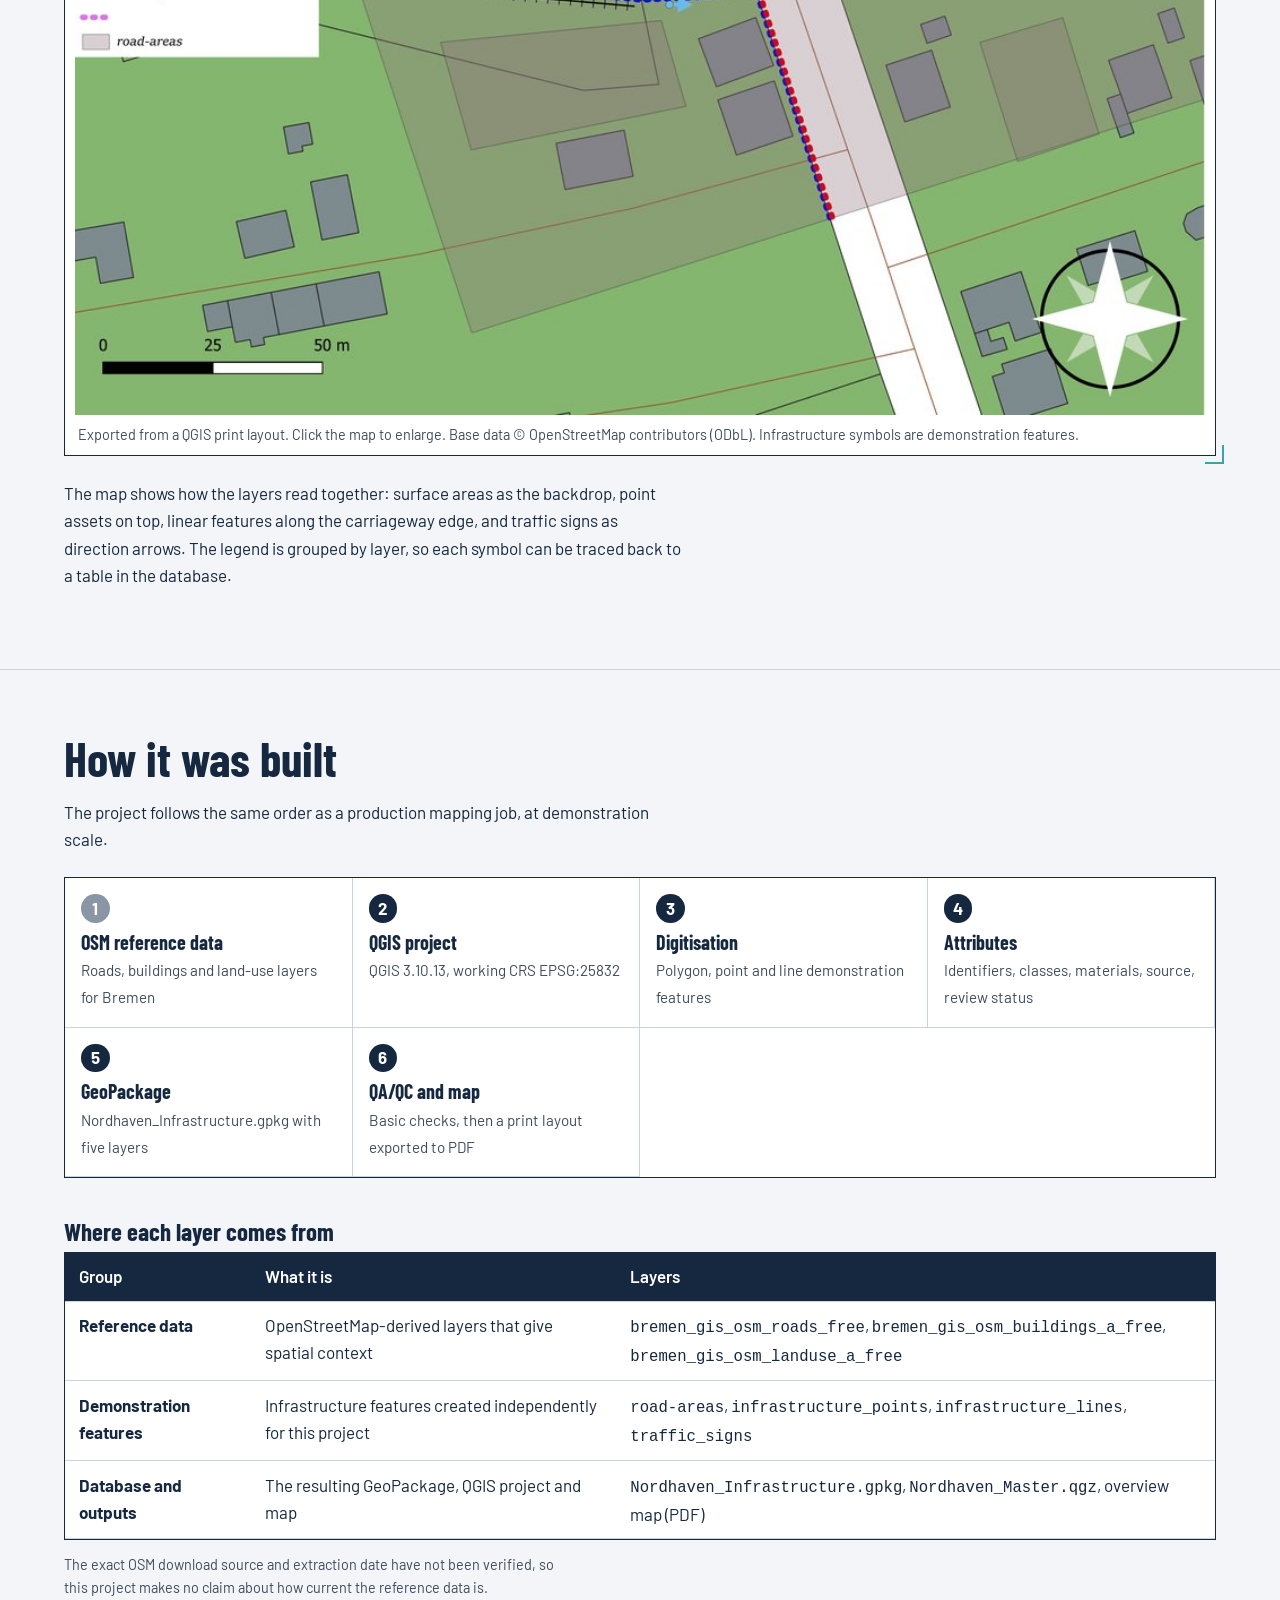
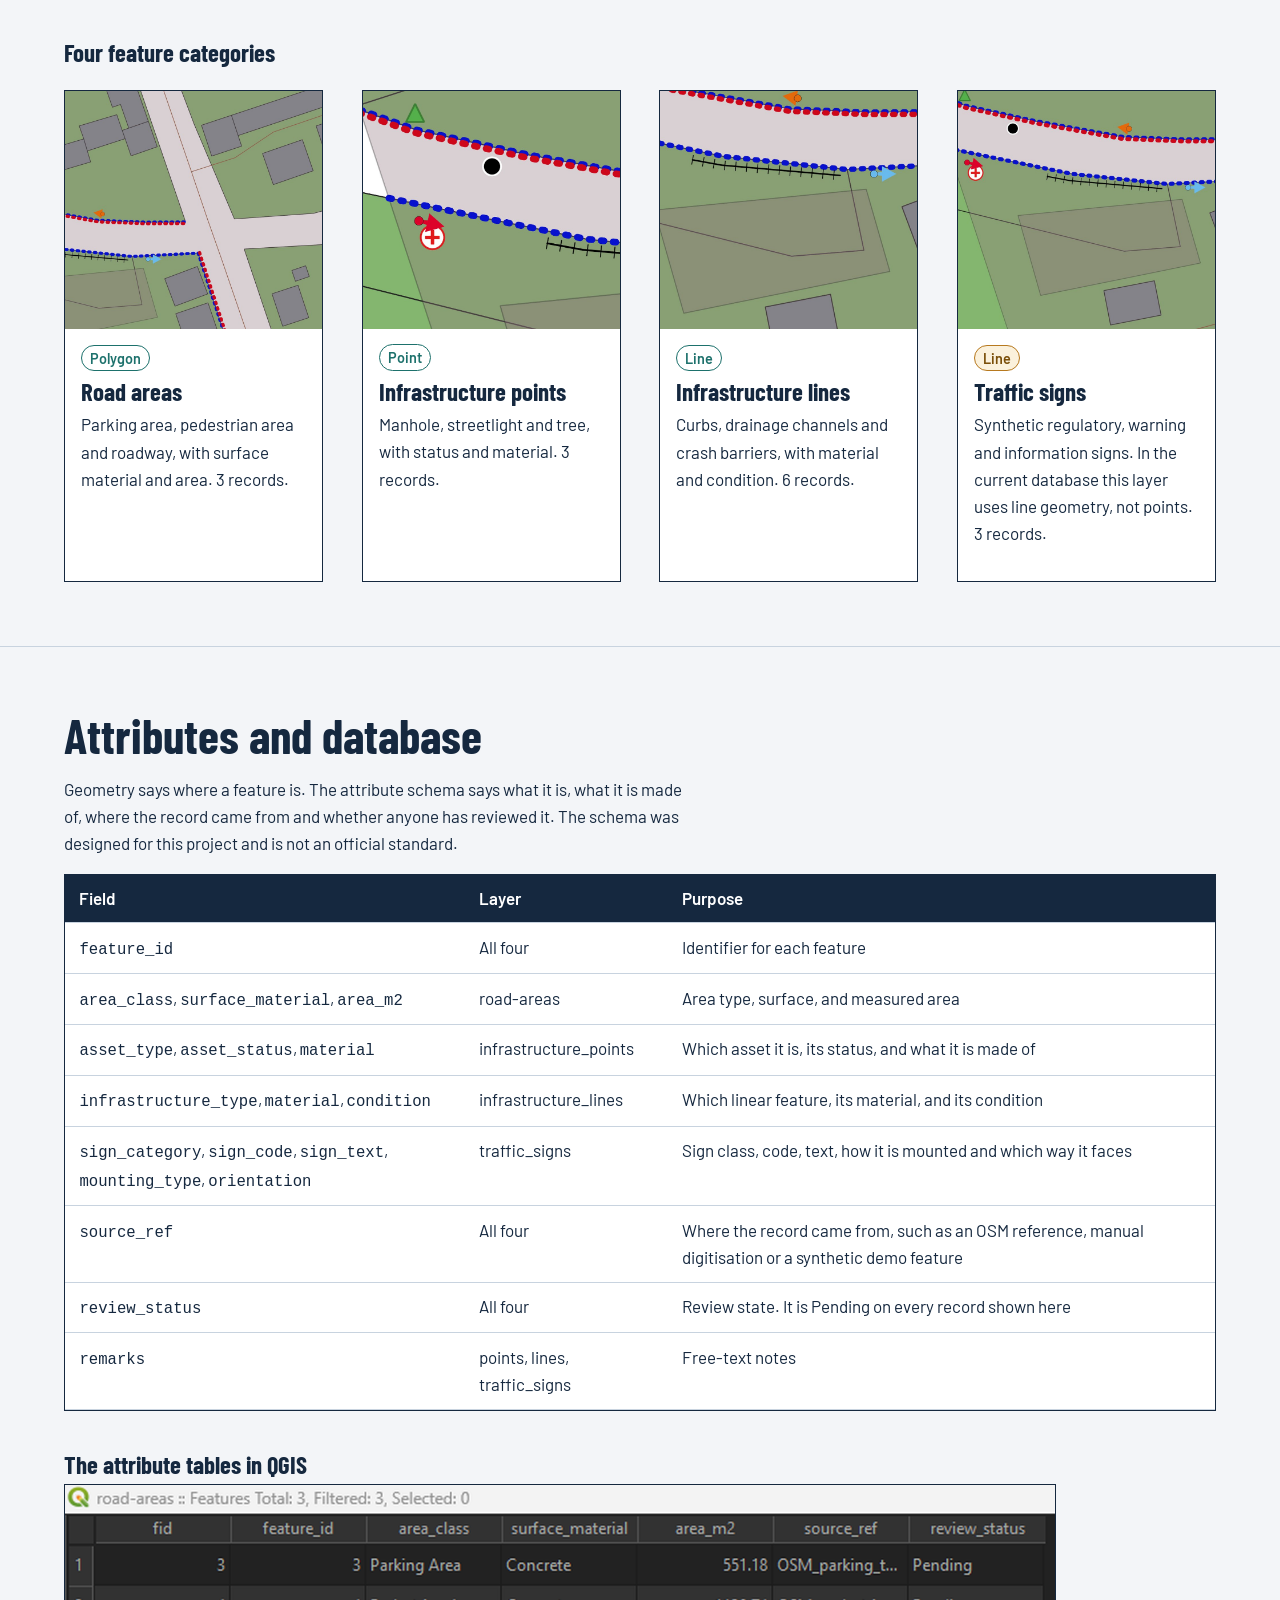
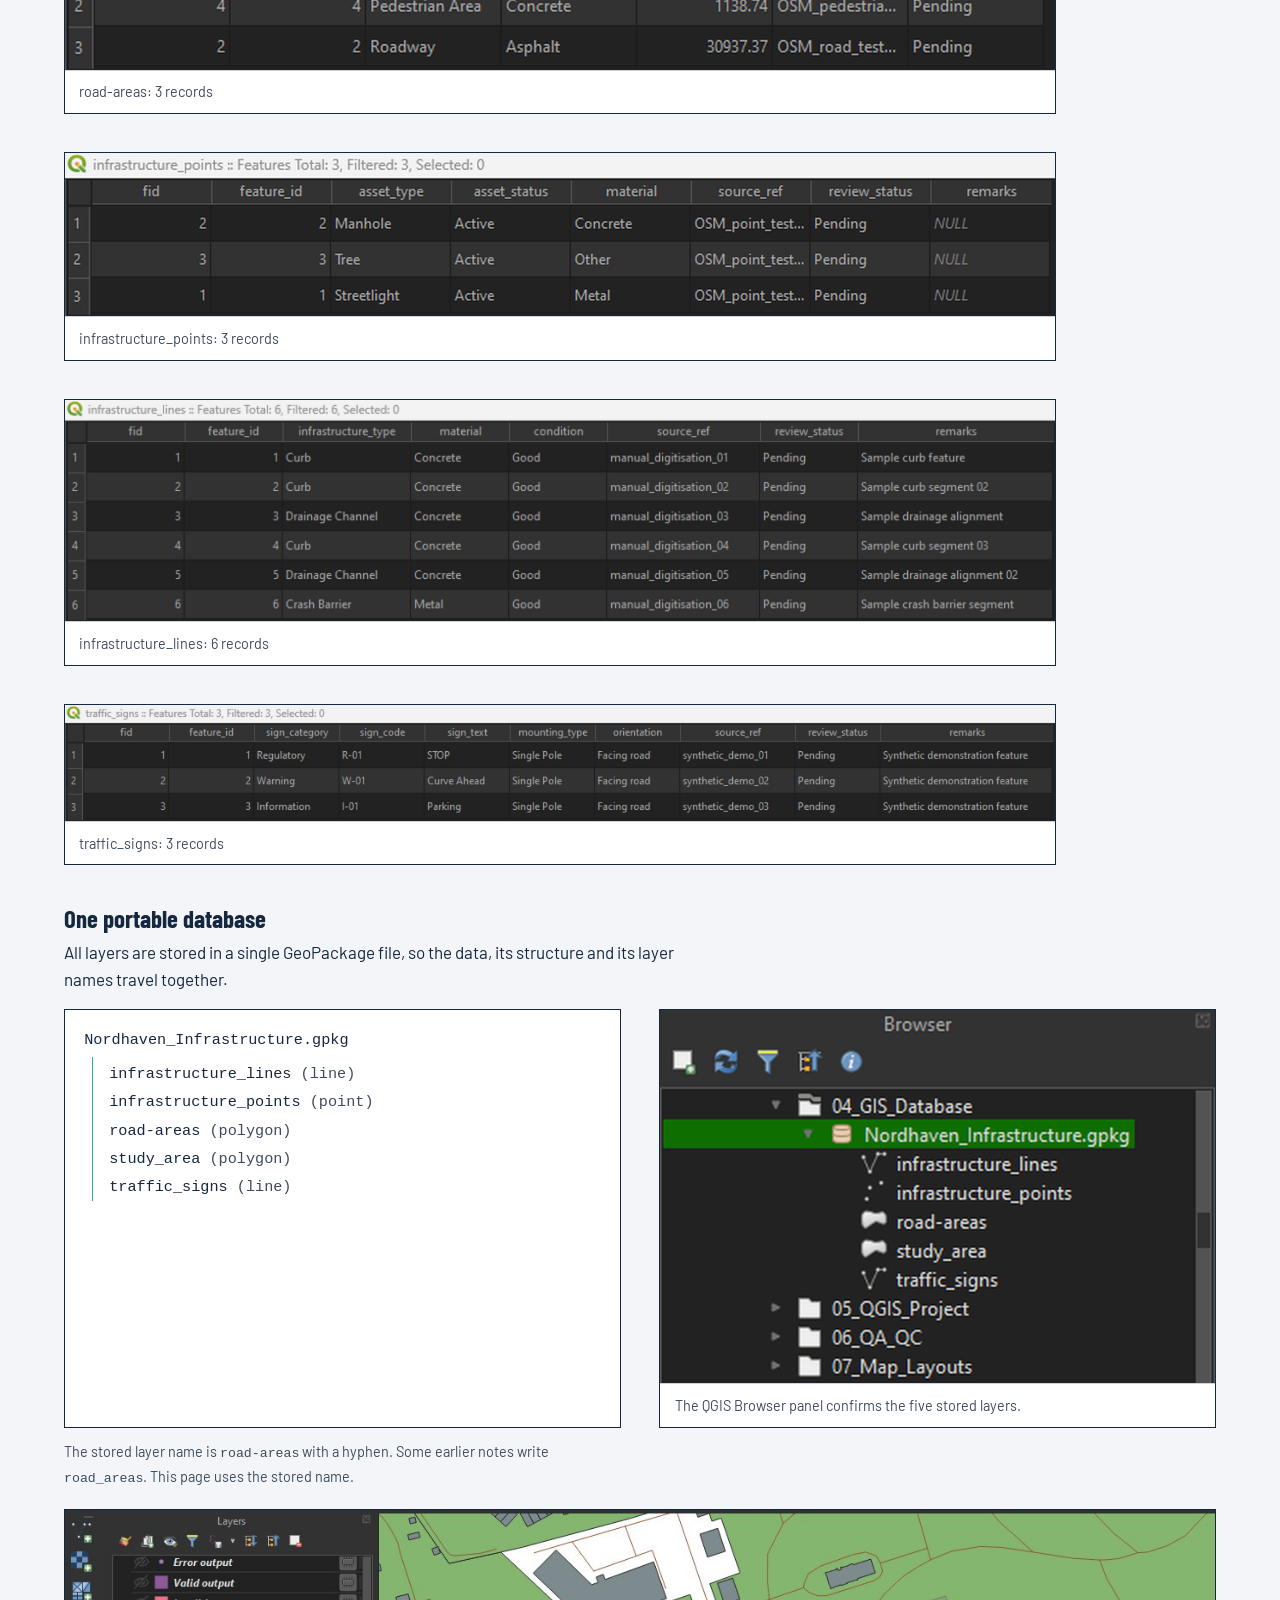
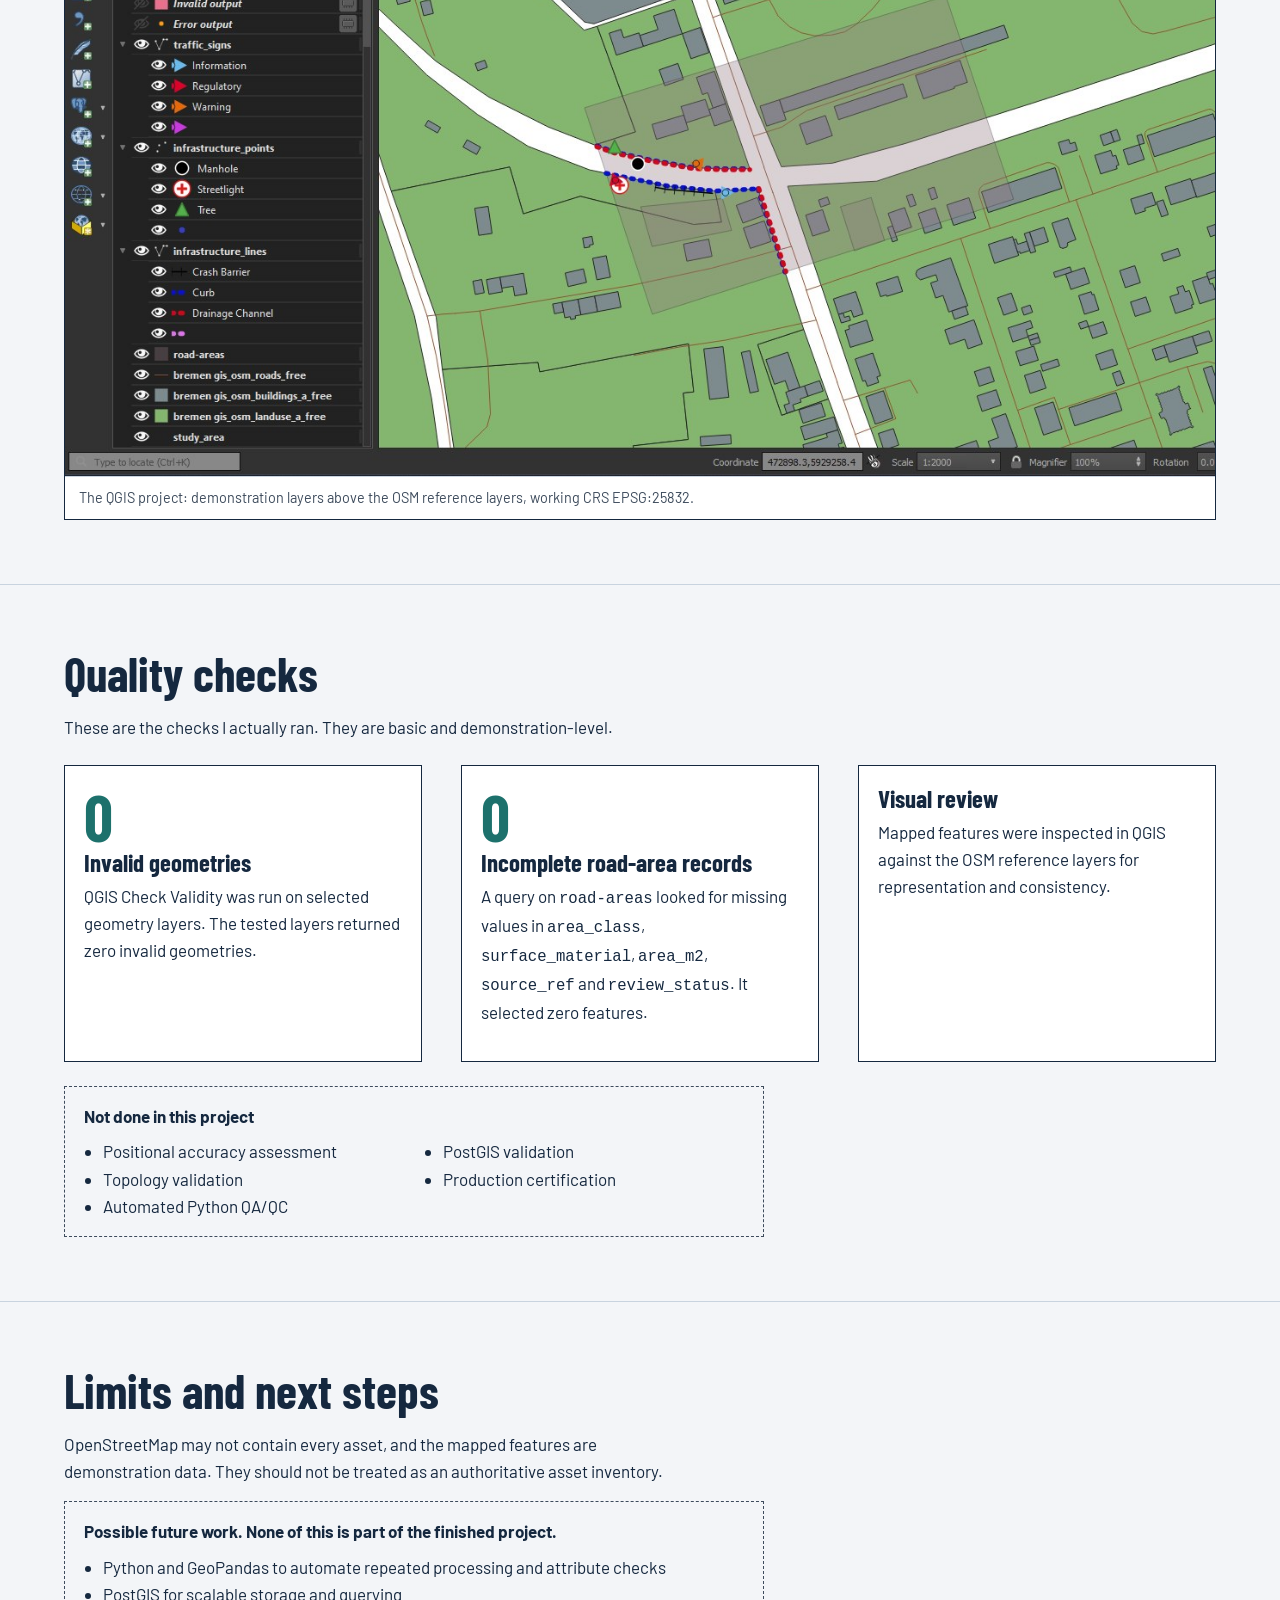
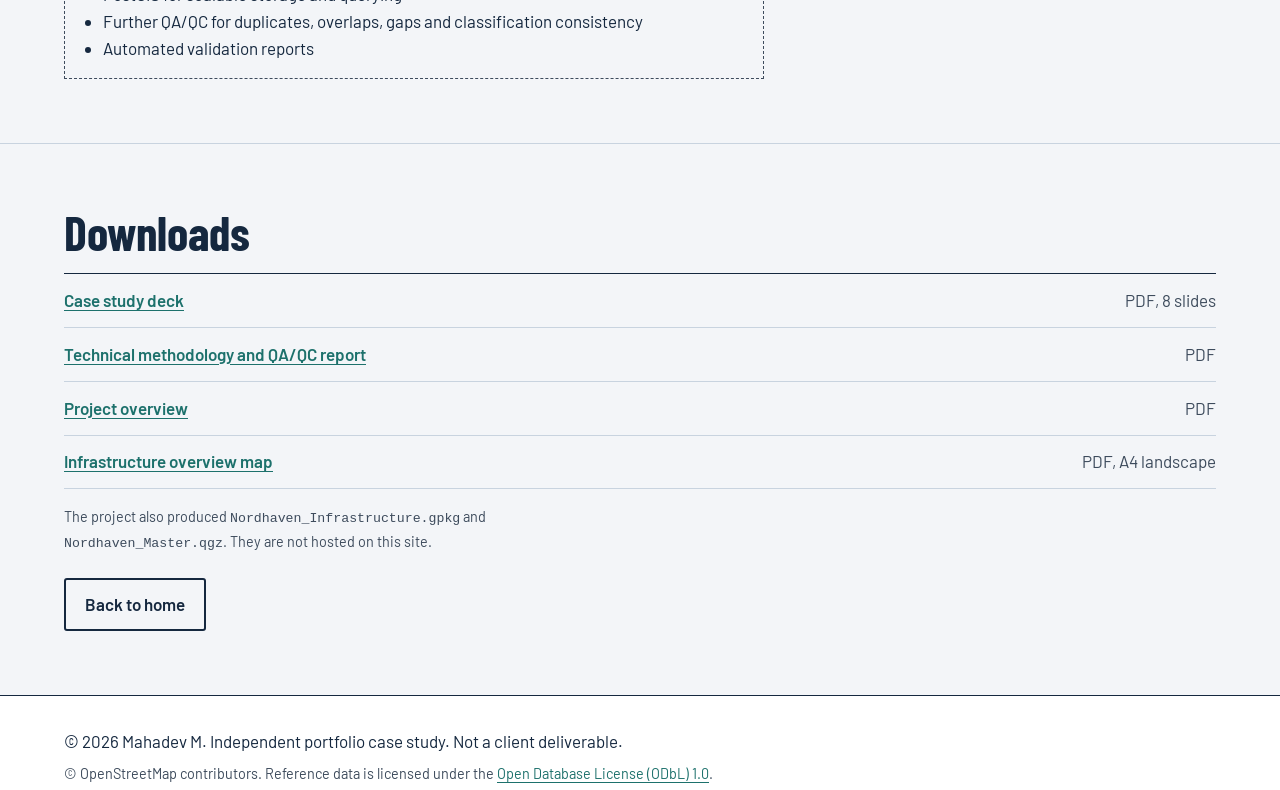
==== commit 35df606b: "Add files via upload" ====
--- a/nordhaven.html
+++ b/nordhaven.html
@@ -1,97 +1,266 @@
 <!doctype html>
 <html lang="en">
 <head>
-<meta charset="utf-8"><meta name="viewport" content="width=device-width,initial-scale=1">
-<title>NORDHAVEN | Mahadev M</title><link rel="stylesheet" href="styles.css">
-<style>
-.project-intro{max-width:900px}.notice{border-left:3px solid #d8ad70;padding:16px 20px;background:rgba(216,173,112,.08);margin:24px 0;color:inherit}
-.statgrid,.layergrid,.gallery{display:grid;grid-template-columns:repeat(auto-fit,minmax(220px,1fr));gap:16px;margin:22px 0}
-.stat,.layer,.evidence{border:1px solid rgba(160,190,175,.22);padding:16px;border-radius:10px;background:rgba(255,255,255,.025)}
-.stat strong{display:block;font-size:1.45rem;color:#d8ad70}.layer h3,.evidence h3{margin:8px 0}
-.gallery img{width:100%;height:auto;display:block;border-radius:6px;border:1px solid rgba(160,190,175,.2)}
-.gallery figure{margin:0}.gallery figcaption{font-size:.9rem;color:#aebbb3;margin-top:8px}
-.pdf-frame{width:100%;height:780px;border:1px solid rgba(160,190,175,.25);border-radius:10px;background:#fff}
-.downloads a{display:inline-block;margin:6px 10px 6px 0;padding:11px 15px;border:1px solid #d8ad70;border-radius:4px;color:inherit;text-decoration:none}
-.smallnote{font-size:.9rem;color:#aebbb3}
-@media(max-width:700px){.pdf-frame{height:520px}}
-</style>
+  <meta charset="utf-8">
+  <meta name="viewport" content="width=device-width, initial-scale=1">
+  <title>NORDHAVEN case study | Mahadev M</title>
+  <meta name="description" content="NORDHAVEN: an independent case study in urban infrastructure mapping and geospatial data engineering. QGIS, GeoPackage, attribute schema design, basic QA/QC and a finished map, built on OpenStreetMap data for Bremen, Germany.">
+  <meta property="og:type" content="article">
+  <meta property="og:title" content="NORDHAVEN: urban infrastructure mapping and geospatial data engineering">
+  <meta property="og:description" content="An independent QGIS and GeoPackage case study in Bremen, Germany, by Mahadev M.">
+  <meta property="og:image" content="https://mahadevmpro-netizen.github.io/assets/img/og-nordhaven.png">
+  <meta property="og:url" content="https://mahadevmpro-netizen.github.io/nordhaven.html">
+  <meta name="twitter:card" content="summary_large_image">
+  <meta name="theme-color" content="#15283f">
+  <link rel="icon" href="assets/img/favicon.svg" type="image/svg+xml">
+  <link rel="preconnect" href="https://fonts.googleapis.com">
+  <link rel="preconnect" href="https://fonts.gstatic.com" crossorigin>
+  <link rel="stylesheet" href="https://fonts.googleapis.com/css2?family=Barlow:wght@400;500;600&family=Barlow+Condensed:wght@600;700&display=swap">
+  <link rel="stylesheet" href="assets/css/style.css">
 </head>
 <body>
-<header><a class="logo" href="index.html">M<span>.</span> <small>MAHADEV M</small></a><nav><a href="index.html#about">About</a><a href="index.html#skills">Expertise</a><a href="index.html#contact">Contact ↗</a></nav></header>
-<main>
-<section class="casehero">
-<a href="index.html">← Back to portfolio</a><label>INDEPENDENT GIS CASE STUDY / 001</label>
-<h1>NORDHAVEN</h1><h3>Urban Infrastructure Mapping &amp; Geospatial Data Engineering</h3>
-<p>BREMEN, GERMANY　·　QGIS 3.10.13　·　GEOPACKAGE　·　EPSG:25832</p>
-</section>
-
-<section><label>01 / PROJECT OVERVIEW</label><div class="project-intro">
-<h2>A structured GIS workflow for <i>urban infrastructure data.</i></h2>
-<p>NORDHAVEN is an independently developed geospatial infrastructure mapping case study. It combines OpenStreetMap-derived reference layers with independently created demonstration infrastructure features in a structured GeoPackage database.</p>
-<p>The project demonstrates spatial data preparation, polygon/point/line feature digitisation, attribute management, basic geometry and attribute checks, and cartographic production in QGIS.</p>
-<div class="statgrid">
-<div class="stat"><strong>Bremen</strong>Study area · Germany</div><div class="stat"><strong>QGIS 3.10.13</strong>GIS platform</div><div class="stat"><strong>EPSG:25832</strong>ETRS89 / UTM Zone 32N</div><div class="stat"><strong>5 layers</strong>Stored in one GeoPackage</div>
-</div>
-<div class="notice">Independent demonstration project. It is not a client deliverable, official municipal infrastructure inventory, or reproduction of confidential employer data. Demonstration features are not represented as verified real-world assets.</div>
-</div></section>
-
-<section><label>02 / FINAL CARTOGRAPHIC OUTPUT</label><div>
-<h2>The infrastructure overview <i>map.</i></h2>
-<p>The QGIS print layout brings the mapped infrastructure classes together with OSM-derived spatial context, a grouped legend, scale bar and north arrow.</p>
-<figure><a href="assets/NORDHAVEN_Infrastructure_Overview03.pdf" target="_blank"><img src="assets/01_NORDHAVEN_QGIS_Project_Overview.png" alt="NORDHAVEN QGIS project overview" style="width:100%;max-width:900px;border-radius:8px"></a></figure>
-<div class="downloads"><a href="assets/NORDHAVEN_Infrastructure_Overview03.pdf" target="_blank">Open final map PDF ↗</a></div>
-</div></section>
-
-<section><label>03 / DATA MODEL</label><div>
-<h2>One GeoPackage. <i>Five stored layers.</i></h2>
-<p><code>Nordhaven_Infrastructure.gpkg</code> contains the following layers and geometry types:</p>
-<div class="layergrid">
-<div class="layer"><h3>road-areas</h3><p>Polygon · 3 records</p><p>Parking area, pedestrian area and roadway, with surface-material attributes.</p></div>
-<div class="layer"><h3>infrastructure_points</h3><p>Point · 3 records</p><p>Manhole, tree and streetlight demonstration assets.</p></div>
-<div class="layer"><h3>infrastructure_lines</h3><p>Line · 6 records</p><p>Curbs, drainage channels and crash barriers.</p></div>
-<div class="layer"><h3>traffic_signs</h3><p>Line · 3 records</p><p>Synthetic regulatory, warning and information sign features. Stored as line geometry.</p></div>
-<div class="layer"><h3>study_area</h3><p>Polygon</p><p>Study-area boundary layer.</p></div>
-</div>
-<p>Attribute design includes feature identifiers, feature classifications, material or condition fields, source references and review status. All review-status values shown in the presentation are Pending.</p>
-</div></section>
-
-<section><label>04 / MAPPING WORKFLOW & EVIDENCE</label><div>
-<h2>From reference context to <i>mapped features.</i></h2>
-<p>OSM-derived roads, buildings and land-use layers provide reference context. The infrastructure demonstration features are independently digitised and organised in QGIS.</p>
-<div class="gallery">
-<figure><img src="assets/01_NORDHAVEN_QGIS_Project_Overview.png" alt="QGIS project overview"><figcaption>QGIS project overview</figcaption></figure>
-<figure><img src="assets/02_Road_Areas_Attribute_Table.png" alt="Road areas attribute table"><figcaption>Road areas · 3 records</figcaption></figure>
-<figure><img src="assets/03_Infrastructure_Points_Attribute_Table.png" alt="Infrastructure points attribute table"><figcaption>Infrastructure points · 3 records</figcaption></figure>
-<figure><img src="assets/04_Infrastructure_Lines_Attribute_Table.png" alt="Infrastructure lines attribute table"><figcaption>Infrastructure lines · 6 records</figcaption></figure>
-<figure><img src="assets/05_Traffic_Signs_Attribute_Table.png" alt="Traffic signs attribute table"><figcaption>Traffic signs · 3 synthetic demonstration records</figcaption></figure>
-</div>
-</div></section>
-
-<section><label>05 / QA & LIMITATIONS</label><div>
-<h2>Validation completed at <i>demonstration level.</i></h2>
-<div class="statgrid">
-<div class="stat"><strong>0</strong>Invalid geometries reported in tested layers</div>
-<div class="stat"><strong>0</strong>Road-area records selected for missing checked values</div>
-<div class="stat"><strong>Visual</strong>Inspection of mapped feature representation</div>
-</div>
-<p>QGIS Check Validity was run on selected geometry layers. A completeness query on road-areas checked <code>area_class</code>, <code>surface_material</code>, <code>area_m2</code>, <code>source_ref</code> and <code>review_status</code>, returning zero selected features.</p>
-<div class="notice">These checks are not a complete assessment of positional or thematic accuracy and do not represent production certification. Positional accuracy assessment, topology validation, automated Python QA/QC and PostGIS validation were not performed in this project.</div>
-</div></section>
-
-<section><label>06 / FULL CASE-STUDY PRESENTATION</label><div>
-<h2>The complete 8-slide <i>project presentation.</i></h2>
-<p>This is the supplied NORDHAVEN portfolio case-study PDF, included unchanged. Browse it below or open/download the original PDF.</p>
-<iframe class="pdf-frame" src="assets/NORDHAVEN_Portfolio_Case_Study.pdf" title="NORDHAVEN portfolio case study presentation"></iframe>
-<div class="downloads"><a href="assets/NORDHAVEN_Portfolio_Case_Study.pdf" target="_blank">Open full presentation ↗</a><a href="assets/NORDHAVEN_Portfolio_Case_Study.pdf" download>Download presentation PDF ↓</a></div>
-</div></section>
-
-<section><label>07 / CAPABILITIES & NEXT STEPS</label><div>
-<h2>Capabilities <i>demonstrated.</i></h2>
-<ul><li>Spatial data preparation in QGIS (EPSG:25832)</li><li>Polygon, point and line feature digitisation</li><li>Project-specific attribute schema design</li><li>GeoPackage spatial database organisation</li><li>Basic geometry and attribute QA/QC</li><li>Cartographic production with a PDF map</li></ul>
-<h3>Proposed future enhancements — not yet implemented</h3>
-<ul><li>Python automation</li><li>GeoPandas geospatial processing</li><li>PostGIS spatial database integration</li><li>Advanced spatial QA/QC and automated validation reporting</li></ul>
-<p class="smallnote">Reference data attribution: © OpenStreetMap contributors · Open Database License (ODbL) 1.0 · <a href="https://www.openstreetmap.org/copyright" target="_blank">openstreetmap.org/copyright</a>. Download provider and extraction date are not specified in this case study.</p>
-</div></section>
-</main>
-<footer>MAHADEV M <span>NORDHAVEN / INDEPENDENT CASE STUDY</span><span>© 2026</span></footer>
-</body></html>+  <a class="skip" href="#main">Skip to content</a>
+  <header class="site-head">
+    <div class="wrap">
+      <a class="brand" href="index.html">Mahadev M</a>
+      <nav class="nav" aria-label="Main">
+        <a href="index.html">Home</a>
+        <a href="#map">Map</a>
+        <a href="#method">Method</a>
+        <a href="#attributes">Attributes</a>
+        <a href="#quality">QA/QC</a>
+        <a href="#downloads">Downloads</a>
+      </nav>
+    </div>
+  </header>
+
+  <main id="main">
+    <div class="hero">
+      <div class="wrap" style="grid-template-columns: minmax(0,1fr)">
+        <div>
+          <h1>NORDHAVEN</h1>
+          <p class="lede">Urban infrastructure mapping and geospatial data engineering. An independent case study in Bremen, Germany.</p>
+          <div class="btn-row">
+            <a class="btn" href="assets/docs/NORDHAVEN_Case_Study_Deck.pdf">Download the case study PDF</a>
+            <a class="btn alt" href="assets/docs/NORDHAVEN_Technical_Methodology.pdf">Read the technical methodology</a>
+          </div>
+          <dl class="meta">
+            <div><dt>Study area</dt><dd>Bremen, Germany</dd></div>
+            <div><dt>Platform</dt><dd>QGIS 3.10.13</dd></div>
+            <div><dt>Coordinate reference system</dt><dd>ETRS89 / UTM zone 32N (EPSG:25832)</dd></div>
+            <div><dt>Database</dt><dd>GeoPackage</dd></div>
+            <div><dt>Reference data</dt><dd>OpenStreetMap-derived vector layers</dd></div>
+            <div><dt>Status</dt><dd>Independent portfolio case study</dd></div>
+          </dl>
+        </div>
+      </div>
+    </div>
+
+    <section aria-label="Project status">
+      <div class="wrap">
+        <p class="note"><strong>Read this first.</strong> NORDHAVEN is an independent demonstration project based on my professional experience. It is not a client deliverable, an official Bremen infrastructure inventory, or a copy of any employer's data. The OpenStreetMap layers are the only external data. The infrastructure features, attribute schema and classifications were created for this project.</p>
+      </div>
+    </section>
+
+    <section id="map" aria-labelledby="map-h">
+      <div class="wrap">
+        <h2 id="map-h">The finished map</h2>
+        <figure class="sheet" style="margin:1.5rem 0 0">
+          <button class="zoom" type="button" data-large="assets/img/map-final.jpg">
+            <img src="assets/img/map-final-1000.jpg" width="1000" height="706" alt="Infrastructure overview map. Legend lists traffic signs (information, regulatory, warning), infrastructure points (manhole, streetlight, tree), infrastructure lines (crash barrier, curb, drainage channel) and road areas. Features sit on OpenStreetMap roads, buildings and land use. A scale bar and compass are included.">
+          </button>
+          <figcaption class="caption">Exported from a QGIS print layout. Click the map to enlarge. Base data &copy; OpenStreetMap contributors (ODbL). Infrastructure symbols are demonstration features.</figcaption>
+        </figure>
+        <p style="margin-top:1.5rem">The map shows how the layers read together: surface areas as the backdrop, point assets on top, linear features along the carriageway edge, and traffic signs as direction arrows. The legend is grouped by layer, so each symbol can be traced back to a table in the database.</p>
+      </div>
+    </section>
+
+    <section id="method" aria-labelledby="method-h">
+      <div class="wrap">
+        <h2 id="method-h">How it was built</h2>
+        <p>The project follows the same order as a production mapping job, at demonstration scale.</p>
+        <ol class="flow">
+          <li class="ref"><b>OSM reference data</b><span>Roads, buildings and land-use layers for Bremen</span></li>
+          <li><b>QGIS project</b><span>QGIS 3.10.13, working CRS EPSG:25832</span></li>
+          <li><b>Digitisation</b><span>Polygon, point and line demonstration features</span></li>
+          <li><b>Attributes</b><span>Identifiers, classes, materials, source, review status</span></li>
+          <li><b>GeoPackage</b><span>Nordhaven_Infrastructure.gpkg with five layers</span></li>
+          <li><b>QA/QC and map</b><span>Basic checks, then a print layout exported to PDF</span></li>
+        </ol>
+
+        <h3 style="margin-top:2.5rem">Where each layer comes from</h3>
+        <div class="table-wrap">
+          <table class="data">
+            <thead><tr><th scope="col">Group</th><th scope="col">What it is</th><th scope="col">Layers</th></tr></thead>
+            <tbody>
+              <tr><th scope="row">Reference data</th><td>OpenStreetMap-derived layers that give spatial context</td><td><code>bremen_gis_osm_roads_free</code>, <code>bremen_gis_osm_buildings_a_free</code>, <code>bremen_gis_osm_landuse_a_free</code></td></tr>
+              <tr><th scope="row">Demonstration features</th><td>Infrastructure features created independently for this project</td><td><code>road-areas</code>, <code>infrastructure_points</code>, <code>infrastructure_lines</code>, <code>traffic_signs</code></td></tr>
+              <tr><th scope="row">Database and outputs</th><td>The resulting GeoPackage, QGIS project and map</td><td><code>Nordhaven_Infrastructure.gpkg</code>, <code>Nordhaven_Master.qgz</code>, overview map (PDF)</td></tr>
+            </tbody>
+          </table>
+        </div>
+        <p class="caption" style="margin-top:.8rem">The exact OSM download source and extraction date have not been verified, so this project makes no claim about how current the reference data is.</p>
+
+        <h3 style="margin-top:2.5rem">Four feature categories</h3>
+        <div class="feat">
+          <figure>
+            <img src="assets/img/feat-polygon.jpg" width="900" height="832" alt="Map detail of the road-area polygon, shown as a pale pink surface over green land use and grey buildings.">
+            <figcaption><span class="geom">Polygon</span><h3>Road areas</h3><p>Parking area, pedestrian area and roadway, with surface material and area. 3 records.</p></figcaption>
+          </figure>
+          <figure>
+            <img src="assets/img/feat-points.jpg" width="900" height="831" alt="Map detail showing a black manhole symbol, a red streetlight symbol and a green tree triangle.">
+            <figcaption><span class="geom">Point</span><h3>Infrastructure points</h3><p>Manhole, streetlight and tree, with status and material. 3 records.</p></figcaption>
+          </figure>
+          <figure>
+            <img src="assets/img/feat-lines.jpg" width="900" height="832" alt="Map detail showing blue dotted curb lines, red dotted drainage channels and a crash barrier line.">
+            <figcaption><span class="geom">Line</span><h3>Infrastructure lines</h3><p>Curbs, drainage channels and crash barriers, with material and condition. 6 records.</p></figcaption>
+          </figure>
+          <figure>
+            <img src="assets/img/feat-signs.jpg" width="900" height="832" alt="Map detail showing traffic-sign arrows in red, orange and light blue near the road edge.">
+            <figcaption><span class="geom warn">Line</span><h3>Traffic signs</h3><p>Synthetic regulatory, warning and information signs. In the current database this layer uses line geometry, not points. 3 records.</p></figcaption>
+          </figure>
+        </div>
+      </div>
+    </section>
+
+    <section id="attributes" aria-labelledby="attr-h">
+      <div class="wrap">
+        <h2 id="attr-h">Attributes and database</h2>
+        <p>Geometry says where a feature is. The attribute schema says what it is, what it is made of, where the record came from and whether anyone has reviewed it. The schema was designed for this project and is not an official standard.</p>
+        <div class="table-wrap">
+          <table class="data">
+            <thead><tr><th scope="col">Field</th><th scope="col">Layer</th><th scope="col">Purpose</th></tr></thead>
+            <tbody>
+              <tr><td><code>feature_id</code></td><td>All four</td><td>Identifier for each feature</td></tr>
+              <tr><td><code>area_class</code>, <code>surface_material</code>, <code>area_m2</code></td><td>road-areas</td><td>Area type, surface, and measured area</td></tr>
+              <tr><td><code>asset_type</code>, <code>asset_status</code>, <code>material</code></td><td>infrastructure_points</td><td>Which asset it is, its status, and what it is made of</td></tr>
+              <tr><td><code>infrastructure_type</code>, <code>material</code>, <code>condition</code></td><td>infrastructure_lines</td><td>Which linear feature, its material, and its condition</td></tr>
+              <tr><td><code>sign_category</code>, <code>sign_code</code>, <code>sign_text</code>, <code>mounting_type</code>, <code>orientation</code></td><td>traffic_signs</td><td>Sign class, code, text, how it is mounted and which way it faces</td></tr>
+              <tr><td><code>source_ref</code></td><td>All four</td><td>Where the record came from, such as an OSM reference, manual digitisation or a synthetic demo feature</td></tr>
+              <tr><td><code>review_status</code></td><td>All four</td><td>Review state. It is Pending on every record shown here</td></tr>
+              <tr><td><code>remarks</code></td><td>points, lines, traffic_signs</td><td>Free-text notes</td></tr>
+            </tbody>
+          </table>
+        </div>
+
+        <h3 style="margin-top:2.5rem">The attribute tables in QGIS</h3>
+        <div class="stack">
+          <figure class="shot">
+            <button class="zoom" type="button" data-large="assets/img/table-road-areas.png"><img src="assets/img/table-road-areas.png" width="1460" height="272" alt="QGIS attribute table for road-areas with 3 features: Parking Area, Pedestrian Area and Roadway."></button>
+            <figcaption class="caption">road-areas: 3 records</figcaption>
+          </figure>
+          <figure class="shot">
+            <button class="zoom" type="button" data-large="assets/img/table-points.png"><img src="assets/img/table-points.png" width="1652" height="272" alt="QGIS attribute table for infrastructure_points with 3 features: Manhole, Tree and Streetlight."></button>
+            <figcaption class="caption">infrastructure_points: 3 records</figcaption>
+          </figure>
+          <figure class="shot">
+            <button class="zoom" type="button" data-large="assets/img/table-lines.png"><img src="assets/img/table-lines.png" width="2020" height="452" alt="QGIS attribute table for infrastructure_lines with 6 features: three curbs, two drainage channels and one crash barrier."></button>
+            <figcaption class="caption">infrastructure_lines: 6 records</figcaption>
+          </figure>
+          <figure class="shot">
+            <button class="zoom" type="button" data-large="assets/img/table-signs.png"><img src="assets/img/table-signs.png" width="2324" height="272" alt="QGIS attribute table for traffic_signs with 3 features: Regulatory STOP, Warning Curve Ahead and Information Parking."></button>
+            <figcaption class="caption">traffic_signs: 3 records</figcaption>
+          </figure>
+        </div>
+
+        <h3 style="margin-top:2.5rem">One portable database</h3>
+        <p>All layers are stored in a single GeoPackage file, so the data, its structure and its layer names travel together.</p>
+        <div class="shots">
+          <ul class="tree" aria-label="GeoPackage structure">
+            <li>Nordhaven_Infrastructure.gpkg
+              <ul>
+                <li>infrastructure_lines <i>(line)</i></li>
+                <li>infrastructure_points <i>(point)</i></li>
+                <li>road-areas <i>(polygon)</i></li>
+                <li>study_area <i>(polygon)</i></li>
+                <li>traffic_signs <i>(line)</i></li>
+              </ul>
+            </li>
+          </ul>
+          <figure class="shot" style="margin:0">
+            <img src="assets/img/gpkg-browser.png" width="690" height="464" alt="QGIS Browser panel with Nordhaven_Infrastructure.gpkg expanded, showing five layers: infrastructure_lines, infrastructure_points, road-areas, study_area and traffic_signs.">
+            <figcaption class="caption">The QGIS Browser panel confirms the five stored layers.</figcaption>
+          </figure>
+        </div>
+        <p class="caption" style="margin-top:.8rem">The stored layer name is <code>road-areas</code> with a hyphen. Some earlier notes write <code>road_areas</code>. This page uses the stored name.</p>
+
+        <figure class="shot">
+          <button class="zoom" type="button" data-large="assets/img/qgis-project.jpg"><img src="assets/img/qgis-project.jpg" width="1337" height="658" alt="The NORDHAVEN QGIS project showing the layer panel with traffic_signs, infrastructure_points, infrastructure_lines, road-areas and the OSM reference layers over the map canvas."></button>
+          <figcaption class="caption">The QGIS project: demonstration layers above the OSM reference layers, working CRS EPSG:25832.</figcaption>
+        </figure>
+      </div>
+    </section>
+
+    <section id="quality" aria-labelledby="qa-h">
+      <div class="wrap">
+        <h2 id="qa-h">Quality checks</h2>
+        <p>These are the checks I actually ran. They are basic and demonstration-level.</p>
+        <div class="results">
+          <div>
+            <div class="big" aria-hidden="true">0</div>
+            <h3>Invalid geometries</h3>
+            <p>QGIS Check Validity was run on selected geometry layers. The tested layers returned zero invalid geometries.</p>
+          </div>
+          <div>
+            <div class="big" aria-hidden="true">0</div>
+            <h3>Incomplete road-area records</h3>
+            <p>A query on <code>road-areas</code> looked for missing values in <code>area_class</code>, <code>surface_material</code>, <code>area_m2</code>, <code>source_ref</code> and <code>review_status</code>. It selected zero features.</p>
+          </div>
+          <div>
+            <h3>Visual review</h3>
+            <p>Mapped features were inspected in QGIS against the OSM reference layers for representation and consistency.</p>
+          </div>
+        </div>
+        <div class="future" style="margin-top:1.5rem">
+          <strong>Not done in this project</strong>
+          <ul class="cols">
+            <li>Positional accuracy assessment</li>
+            <li>Topology validation</li>
+            <li>Automated Python QA/QC</li>
+            <li>PostGIS validation</li>
+            <li>Production certification</li>
+          </ul>
+        </div>
+      </div>
+    </section>
+
+    <section id="next" aria-labelledby="next-h">
+      <div class="wrap">
+        <h2 id="next-h">Limits and next steps</h2>
+        <p>OpenStreetMap may not contain every asset, and the mapped features are demonstration data. They should not be treated as an authoritative asset inventory.</p>
+        <div class="future">
+          <strong>Possible future work. None of this is part of the finished project.</strong>
+          <ul>
+            <li>Python and GeoPandas to automate repeated processing and attribute checks</li>
+            <li>PostGIS for scalable storage and querying</li>
+            <li>Further QA/QC for duplicates, overlaps, gaps and classification consistency</li>
+            <li>Automated validation reports</li>
+          </ul>
+        </div>
+      </div>
+    </section>
+
+    <section id="downloads" aria-labelledby="dl-h">
+      <div class="wrap">
+        <h2 id="dl-h">Downloads</h2>
+        <ul class="dl">
+          <li><a href="assets/docs/NORDHAVEN_Case_Study_Deck.pdf">Case study deck</a><span class="muted">PDF, 8 slides</span></li>
+          <li><a href="assets/docs/NORDHAVEN_Technical_Methodology.pdf">Technical methodology and QA/QC report</a><span class="muted">PDF</span></li>
+          <li><a href="assets/docs/NORDHAVEN_Project_Overview.pdf">Project overview</a><span class="muted">PDF</span></li>
+          <li><a href="assets/docs/NORDHAVEN_Infrastructure_Overview_Map.pdf">Infrastructure overview map</a><span class="muted">PDF, A4 landscape</span></li>
+        </ul>
+        <p class="caption" style="margin-top:1rem">The project also produced <code>Nordhaven_Infrastructure.gpkg</code> and <code>Nordhaven_Master.qgz</code>. They are not hosted on this site.</p>
+        <div class="btn-row"><a class="btn alt" href="index.html">Back to home</a></div>
+      </div>
+    </section>
+  </main>
+
+  <footer class="site-foot">
+    <div class="wrap">
+      <p>&copy; 2026 Mahadev M. Independent portfolio case study. Not a client deliverable.</p>
+      <p class="caption">&copy; OpenStreetMap contributors. Reference data is licensed under the <a href="https://www.openstreetmap.org/copyright">Open Database License (ODbL) 1.0</a>.</p>
+    </div>
+  </footer>
+  <script src="assets/js/main.js" defer></script>
+</body>
+</html>
--- a/assets/css/style.css
+++ b/assets/css/style.css
@@ -0,0 +1,159 @@
+/* Mahadev M — portfolio. Survey-sheet look: pale sheet, navy ink, teal linework. */
+:root {
+  --ink: #15283f;
+  --ink-soft: #3d4b5c;
+  --teal: #36a6a0;
+  --teal-text: #1d716c;
+  --sheet: #f3f5f8;
+  --paper: #ffffff;
+  --road: #e4dadf;
+  --rule: #c8d3df;
+  --amber-bg: #fbf1dc;
+  --amber-text: #7a4e08;
+  --head: "Barlow Condensed", "Bahnschrift", "DIN Alternate", "Arial Narrow", "Roboto Condensed", system-ui, sans-serif;
+  --body: "Barlow", system-ui, -apple-system, "Segoe UI", Roboto, Arial, sans-serif;
+  --wrap: 72rem;
+  --gap: clamp(1.25rem, 3vw, 2.5rem);
+}
+*, *::before, *::after { box-sizing: border-box; }
+[hidden] { display: none !important; }
+html { color-scheme: light; scroll-padding-top: 4.5rem; }
+body {
+  margin: 0; background: var(--sheet); color: var(--ink);
+  font: 400 1.0625rem/1.6 var(--body);
+  -webkit-font-smoothing: antialiased;
+}
+img { max-width: 100%; height: auto; display: block; }
+a { color: var(--teal-text); text-underline-offset: 0.18em; }
+a:hover { color: var(--ink); }
+:focus-visible { outline: 3px solid var(--teal); outline-offset: 3px; }
+.skip { position: absolute; left: -999px; top: 0; background: var(--ink); color: #fff; padding: .6rem 1rem; z-index: 50; }
+.skip:focus { left: 0; }
+.wrap { width: min(100% - 2 * var(--gap), var(--wrap)); margin-inline: auto; }
+
+/* header */
+.site-head { position: sticky; top: 0; z-index: 20; background: rgba(243,245,248,.96); border-bottom: 1px solid var(--rule); }
+.site-head .wrap { display: flex; align-items: center; justify-content: space-between; min-height: 3.5rem; gap: 1rem; }
+.brand { white-space: nowrap; font: 700 1.5rem/1 var(--head); color: var(--ink); text-decoration: none; letter-spacing: .01em; }
+.nav { display: flex; gap: 1.5rem; flex-wrap: wrap; }
+.nav a { color: var(--ink); text-decoration: none; font-weight: 500; padding: .25rem 0; border-bottom: 2px solid transparent; }
+.nav a:hover, .nav a[aria-current="page"] { border-bottom-color: var(--teal); }
+
+/* type */
+h1, h2, h3 { font-family: var(--head); font-weight: 700; line-height: 1.02; margin: 0; color: var(--ink); }
+h1 { font-size: clamp(2.8rem, 7vw, 5.75rem); letter-spacing: -.005em; }
+h2 { font-size: clamp(2rem, 4.2vw, 3rem); margin-bottom: 1rem; }
+h3 { font-size: 1.55rem; line-height: 1.1; margin-bottom: .4rem; }
+p { margin: 0 0 1rem; max-width: 62ch; }
+.lede { font-size: clamp(1.2rem, 2.2vw, 1.5rem); line-height: 1.4; color: var(--ink-soft); max-width: 40ch; }
+.muted { color: var(--ink-soft); }
+small, .caption { font-size: .9rem; color: var(--ink-soft); }
+
+/* buttons */
+.btn { display: inline-block; padding: .7rem 1.2rem; border: 2px solid var(--ink); background: var(--ink); color: #fff; text-decoration: none; font-weight: 600; border-radius: 3px; }
+.btn:hover { background: var(--teal-text); border-color: var(--teal-text); color: #fff; }
+.btn.alt { background: transparent; color: var(--ink); }
+.btn.alt:hover { background: var(--ink); color: #fff; border-color: var(--ink); }
+.btn-row { display: flex; flex-wrap: wrap; gap: .75rem; margin-top: 1.5rem; }
+
+/* hero with survey grid */
+.hero { position: relative; padding-block: clamp(2.5rem, 6vw, 5rem); border-bottom: 1px solid var(--rule);
+  background-image: linear-gradient(var(--rule) 1px, transparent 1px), linear-gradient(90deg, var(--rule) 1px, transparent 1px);
+  background-size: 3rem 3rem; background-position: -1px -1px; }
+.hero::before { content: ""; position: absolute; inset: 0; background: linear-gradient(90deg, var(--sheet) 0%, rgba(243,245,248,.88) 45%, rgba(243,245,248,.55) 100%); pointer-events: none; }
+.hero .wrap { position: relative; display: grid; grid-template-columns: minmax(0, 1fr) minmax(0, 1.05fr); gap: var(--gap); align-items: center; }
+.hero h1 { margin-bottom: 1rem; }
+.sheet { margin: 0; position: relative; background: var(--paper); padding: .6rem; border: 1px solid var(--ink); }
+.sheet::before, .sheet::after { content: ""; position: absolute; width: 1.2rem; height: 1.2rem; border: 2px solid var(--teal); }
+.sheet::before { top: -.55rem; left: -.55rem; border-right: 0; border-bottom: 0; }
+.sheet::after { bottom: -.55rem; right: -.55rem; border-left: 0; border-top: 0; }
+.sheet figcaption { padding: .5rem .2rem 0; }
+
+/* sections */
+section { padding-block: clamp(2.5rem, 5vw, 4.5rem); }
+section + section { border-top: 1px solid var(--rule); }
+.split { display: grid; grid-template-columns: minmax(0, 1fr) minmax(0, 2fr); gap: var(--gap); }
+.split > h2 { margin-bottom: 0; }
+
+/* project index rows */
+.proj { display: grid; grid-template-columns: minmax(0, 18rem) minmax(0, 1fr); gap: var(--gap); align-items: start; padding: 1.5rem 0; border-top: 1px solid var(--ink); }
+.proj:last-child { border-bottom: 1px solid var(--ink); }
+.proj img { border: 1px solid var(--rule); }
+.proj h3 a { color: var(--ink); text-decoration: none; }
+.proj h3 a:hover { color: var(--teal-text); text-decoration: underline; }
+.tags { display: flex; flex-wrap: wrap; gap: .4rem; list-style: none; padding: 0; margin: .8rem 0 0; }
+.tags li { border: 1px solid var(--rule); background: var(--paper); padding: .15rem .6rem; font-size: .9rem; border-radius: 99px; }
+
+/* skills as a ruled table */
+.skills { width: 100%; border-collapse: collapse; }
+.skills th, .skills td { text-align: left; vertical-align: top; padding: .8rem 1rem .8rem 0; border-top: 1px solid var(--rule); }
+.skills th { width: 11rem; font-family: var(--head); font-size: 1.3rem; font-weight: 700; }
+
+/* case study */
+.meta { display: grid; grid-template-columns: repeat(auto-fit, minmax(17rem, 1fr)); gap: 0; border: 1px solid var(--ink); background: var(--paper); margin-top: 2rem; }
+.meta div { padding: .8rem 1rem; border-right: 1px solid var(--rule); border-bottom: 1px solid var(--rule); }
+.meta dt { font-size: .85rem; color: var(--ink-soft); }
+.meta dd { margin: 0; font-weight: 600; overflow-wrap: anywhere; }
+.note { background: var(--amber-bg); border: 1px solid #e3c98d; color: var(--amber-text); padding: 1rem 1.2rem; border-radius: 3px; max-width: 70ch; }
+.note strong { color: inherit; }
+.flow { list-style: none; counter-reset: s; display: grid; grid-template-columns: repeat(auto-fit, minmax(17rem, 1fr)); gap: 0; padding: 0; margin: 1.5rem 0 0; border: 1px solid var(--ink); background: var(--paper); }
+.flow li { counter-increment: s; padding: 1rem; border-right: 1px solid var(--rule); border-bottom: 1px solid var(--rule); position: relative; }
+.flow li::before { content: counter(s); display: grid; place-items: center; width: 1.8rem; height: 1.8rem; border-radius: 50%; background: var(--ink); color: #fff; font-weight: 700; margin-bottom: .5rem; }
+.flow li.ref::before { background: #8a96a6; }
+.flow b { display: block; font-family: var(--head); font-size: 1.25rem; line-height: 1.1; margin-bottom: .2rem; }
+.flow span { font-size: .95rem; color: var(--ink-soft); }
+.table-wrap { overflow-x: auto; background: var(--paper); border: 1px solid var(--ink); }
+table.data { border-collapse: collapse; width: 100%; min-width: 34rem; }
+table.data th, table.data td { text-align: left; vertical-align: top; padding: .65rem .9rem; border-bottom: 1px solid var(--rule); }
+table.data thead th { background: var(--ink); color: #fff; font-weight: 600; }
+table.data code, code { font-family: ui-monospace, "Cascadia Code", Consolas, monospace; font-size: .92em; overflow-wrap: anywhere; }
+.feat { display: grid; grid-template-columns: repeat(auto-fit, minmax(15rem, 1fr)); gap: var(--gap); margin-top: 1.5rem; }
+.feat figure { margin: 0; background: var(--paper); border: 1px solid var(--ink); }
+.feat figcaption { padding: .9rem 1rem 1.1rem; }
+.feat .geom { display: inline-block; font-weight: 600; font-size: .9rem; border: 1px solid var(--teal-text); color: var(--teal-text); padding: .05rem .5rem; border-radius: 99px; margin-bottom: .4rem; }
+.feat .geom.warn { border-color: #b7791f; color: var(--amber-text); background: var(--amber-bg); }
+.zoom img { width: 100%; }
+.zoom { display: block; width: 100%; padding: 0; border: 0; background: none; cursor: zoom-in; }
+.shot { margin: 1.25rem 0 0; background: var(--paper); border: 1px solid var(--ink); }
+.shot figcaption { padding: .6rem .9rem; border-top: 1px solid var(--rule); }
+.shots { display: grid; grid-template-columns: repeat(auto-fit, minmax(22rem, 1fr)); gap: var(--gap); }
+.stack { display: grid; gap: var(--gap); max-width: 62rem; }
+.stack .shot { margin: 0; }
+.tree { font-family: ui-monospace, "Cascadia Code", Consolas, monospace; font-size: .95rem; background: var(--paper); border: 1px solid var(--ink); padding: 1rem 1.2rem; list-style: none; margin: 0; }
+.tree ul { list-style: none; margin: .3rem 0 0 .5rem; padding: .2rem 0 0 1rem; border-left: 1px solid var(--teal); }
+.tree li { padding: .12rem 0; }
+.tree i { font-style: normal; color: var(--ink-soft); }
+.results { display: grid; grid-template-columns: repeat(auto-fit, minmax(15rem, 1fr)); gap: var(--gap); margin-top: 1.5rem; }
+.results > div { background: var(--paper); border: 1px solid var(--ink); padding: 1.2rem; }
+.big { font: 700 4rem/1 var(--head); color: var(--teal-text); }
+.cols { columns: 2 16rem; column-gap: var(--gap); padding-left: 1.2rem; margin: .5rem 0 0; }
+.dl { list-style: none; padding: 0; margin: 1rem 0 0; border-top: 1px solid var(--ink); }
+.dl li { display: flex; flex-wrap: wrap; justify-content: space-between; gap: .5rem 1rem; padding: .8rem 0; border-bottom: 1px solid var(--rule); }
+.dl a { font-weight: 600; }
+.future { border: 1px dashed var(--ink-soft); background: transparent; padding: 1rem 1.2rem; max-width: 70ch; }
+.future ul { margin: .5rem 0 0; padding-left: 1.2rem; }
+
+/* footer */
+.site-foot { border-top: 1px solid var(--ink); padding-block: 2rem; background: var(--paper); }
+.site-foot p { max-width: none; margin-bottom: .4rem; }
+
+/* lightbox */
+dialog.lb { border: 0; padding: 0; background: transparent; max-width: 96vw; max-height: 96vh; }
+dialog.lb::backdrop { background: rgba(21,40,63,.88); }
+dialog.lb img { max-width: 96vw; max-height: 86vh; background: #fff; margin: 0 auto; }
+dialog.lb p { color: #fff; text-align: center; margin: .6rem auto 0; }
+dialog.lb button { position: absolute; top: .5rem; right: .5rem; background: #fff; color: var(--ink); border: 0; padding: .5rem .9rem; font-weight: 600; cursor: pointer; border-radius: 3px; }
+
+@media (max-width: 52rem) {
+  .site-head .wrap { flex-wrap: wrap; padding-block: .4rem; row-gap: .1rem; }
+  .nav { gap: 1.1rem; font-size: .95rem; }
+  .proj img { width: 100%; max-height: 13rem; object-fit: cover; }
+  .hero .wrap, .split, .proj { grid-template-columns: minmax(0, 1fr); }
+  .hero::before { background: rgba(243,245,248,.8); }
+  .skills th { width: auto; display: block; padding-bottom: 0; border-bottom: 0; }
+  .skills td { display: block; border-top: 0; padding-top: .2rem; }
+  .skills tr { display: block; border-top: 1px solid var(--rule); padding-block: .6rem; }
+  .skills th, .skills td { border-top: 0; }
+}
+@media (prefers-reduced-motion: reduce) { * { scroll-behavior: auto !important; } }
+@media print { .site-head, .btn-row { display: none; } body { background: #fff; } }
